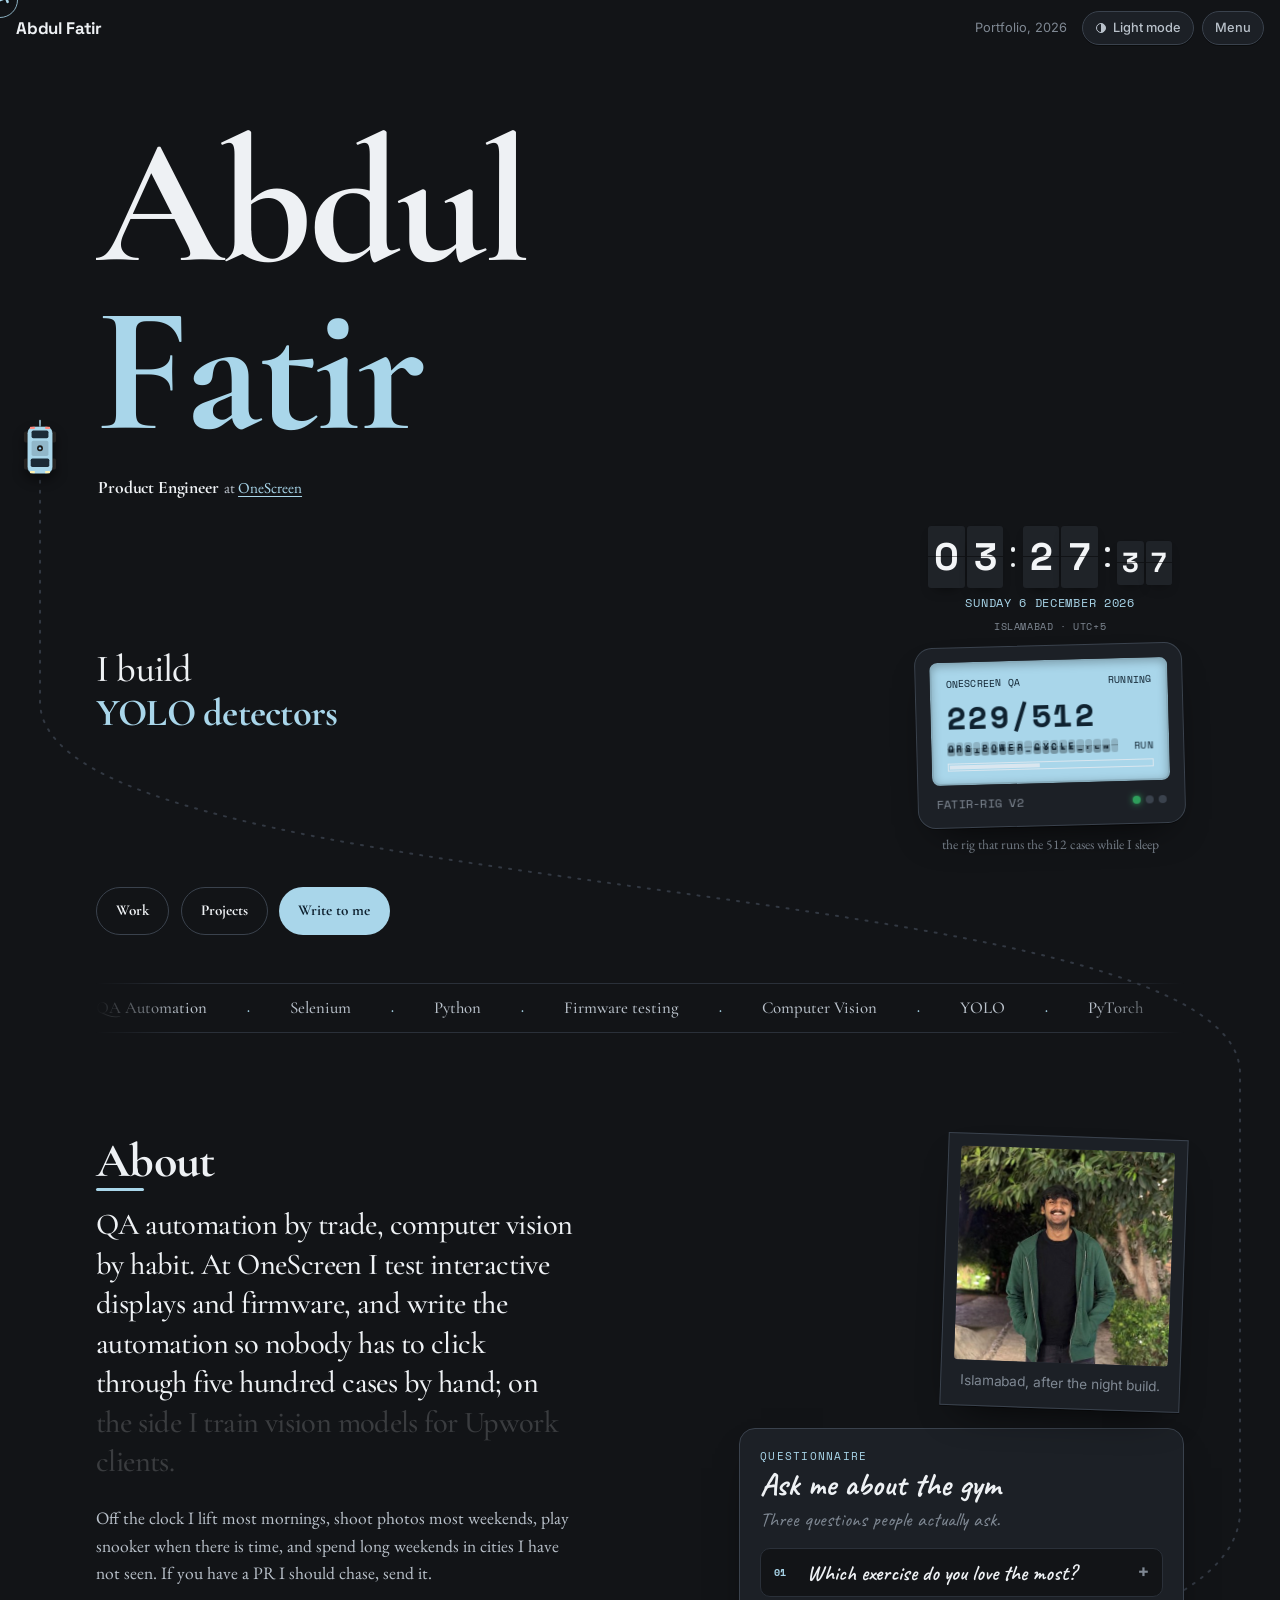
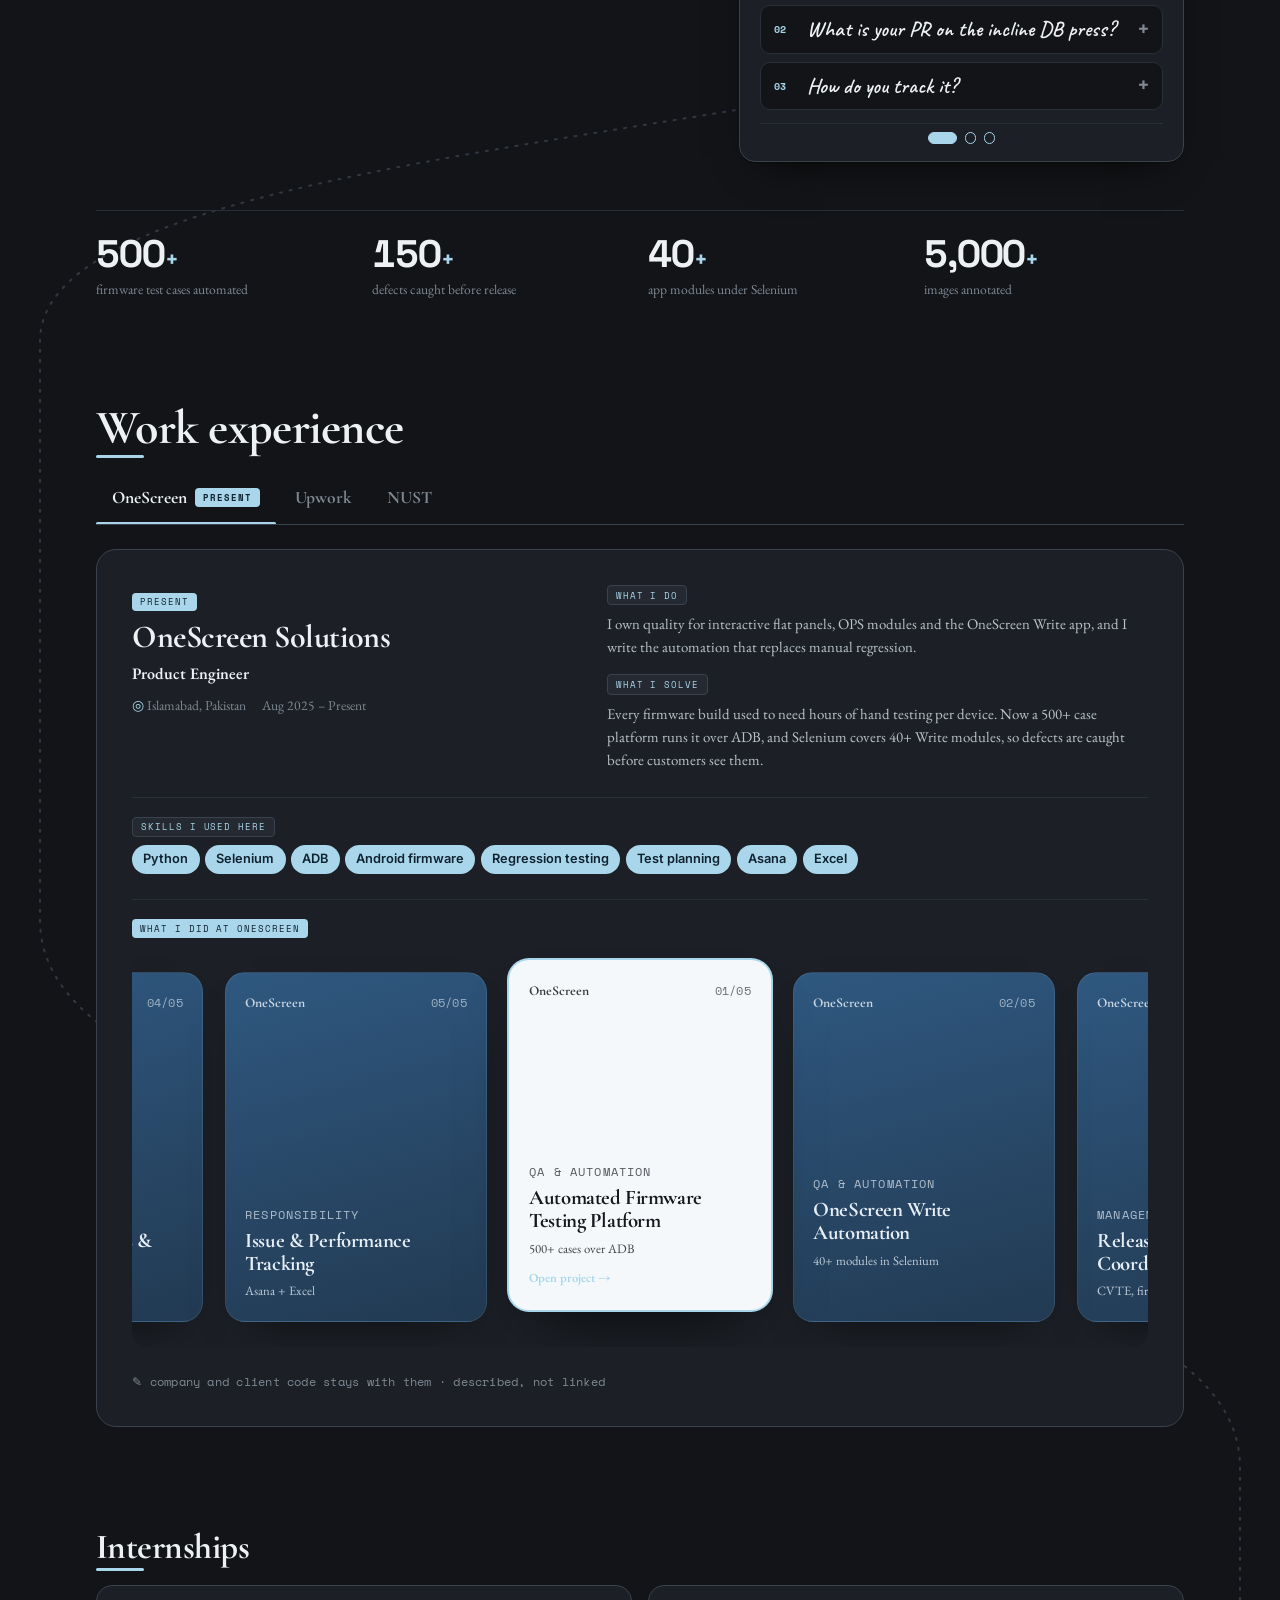
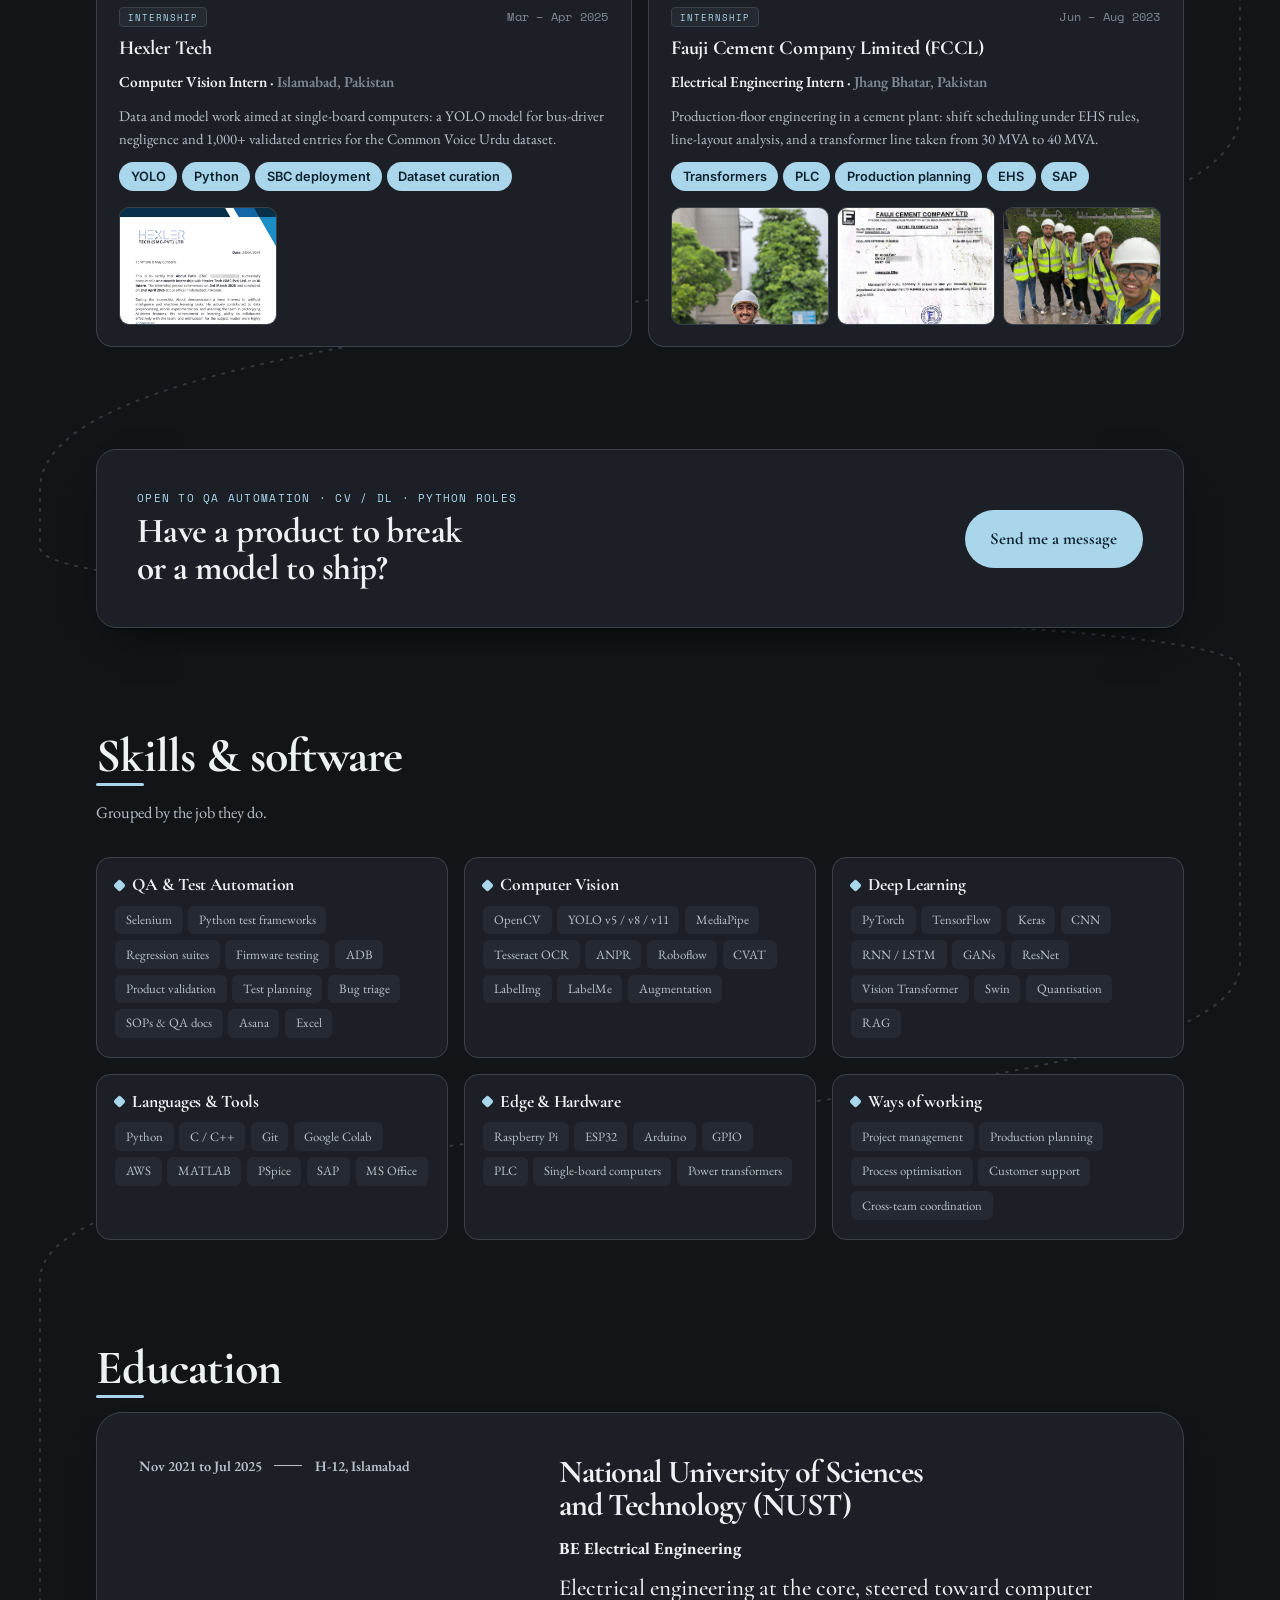
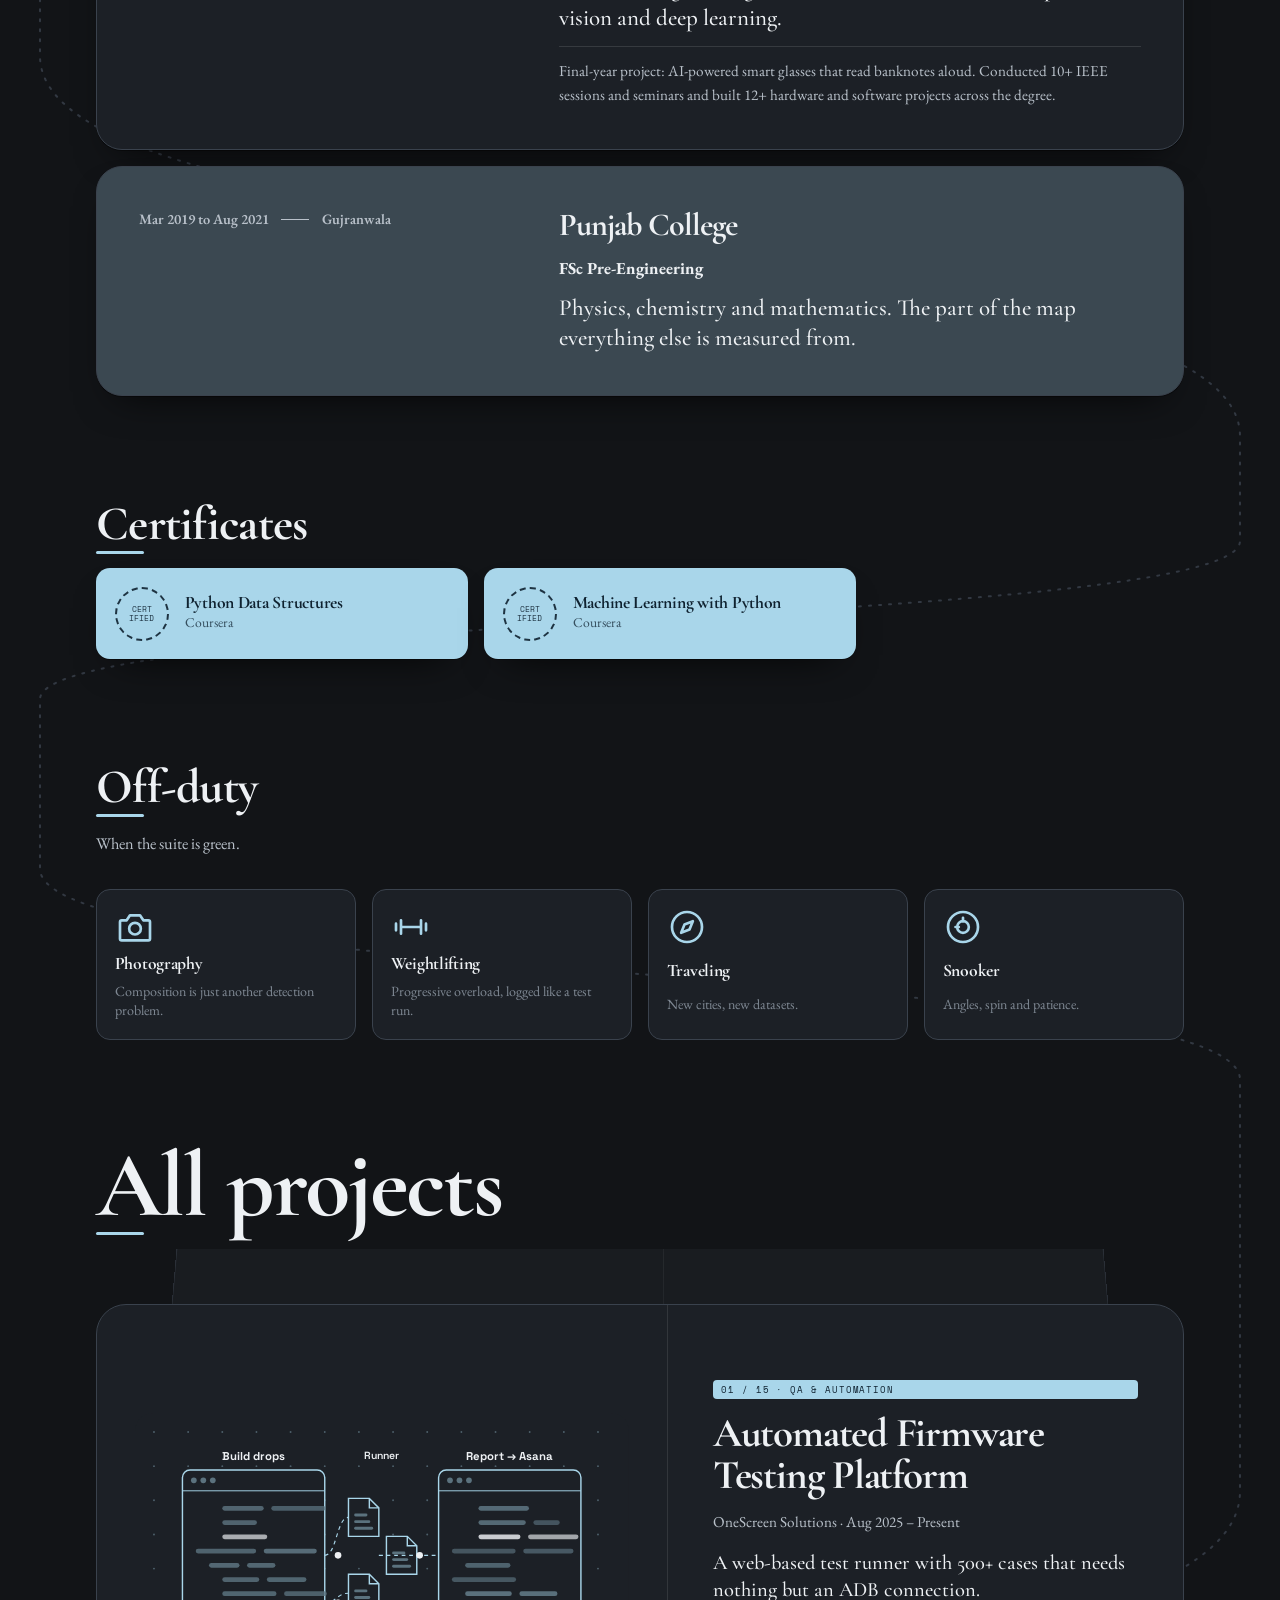
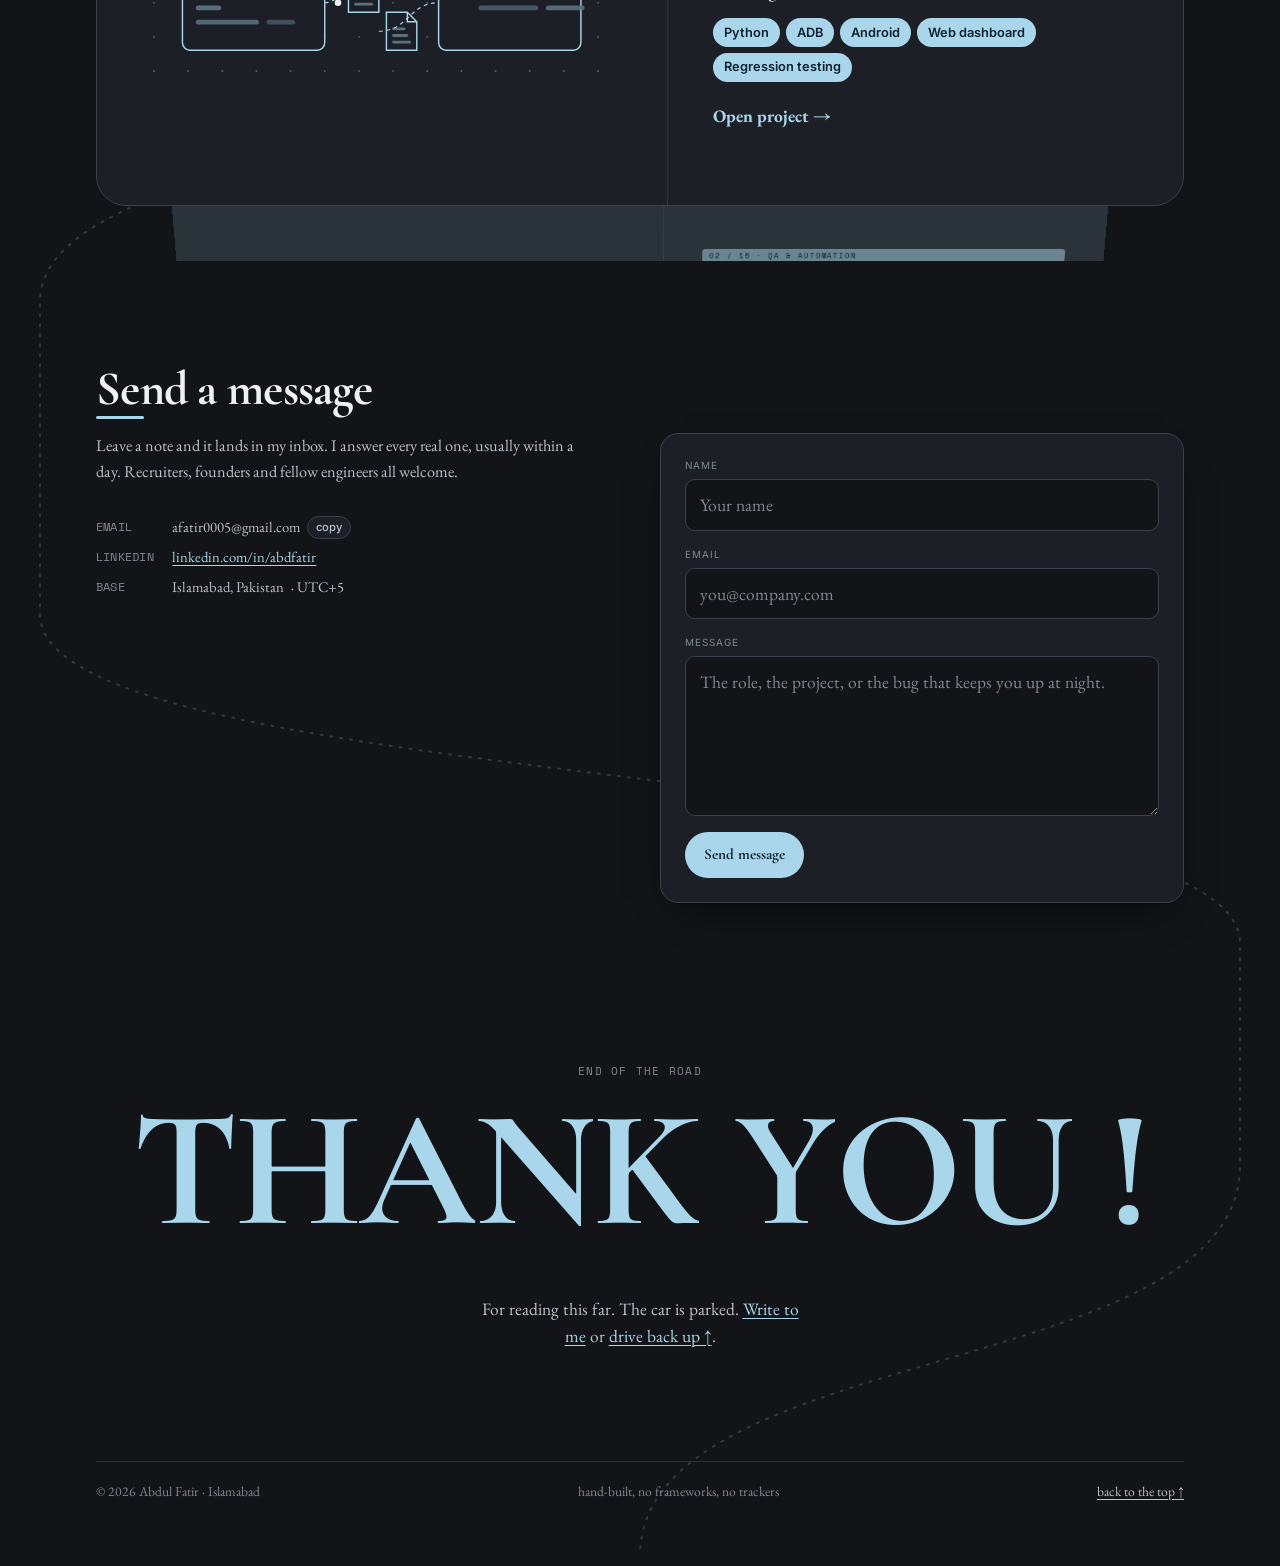
==== index.html @ 15992c82 "Portfolio site: first public version Static portfolio for GitHub Pages: hero with flip clock and tes" ====
<!DOCTYPE html>
<html lang="en" class="no-js">
<head>
  <meta charset="utf-8">
  <meta name="viewport" content="width=device-width, initial-scale=1, viewport-fit=cover">
  <title>Abdul Fatir · QA Automation & Computer Vision</title>
  <meta name="description" content="Abdul Fatir, Product Engineer (QA Automation) at OneScreen Solutions, Islamabad. Test automation platforms, Selenium, Python, YOLO and PyTorch. Work, projects and what I build.">
  <meta name="theme-color" content="#121417">
  <meta property="og:title" content="Abdul Fatir · QA Automation & Computer Vision">
  <meta property="og:description" content="I build test automation platforms, Selenium suites and vision models for the edge.">
  <meta property="og:type" content="website">
  <link rel="icon" href="data:image/svg+xml,%3Csvg xmlns='http://www.w3.org/2000/svg' viewBox='0 0 64 64'%3E%3Crect width='64' height='64' rx='14' fill='%23121417'/%3E%3Ctext x='32' y='43' font-family='Arial,sans-serif' font-weight='700' font-size='30' text-anchor='middle' fill='%23a9d6ea'%3EAF%3C/text%3E%3C/svg%3E">
  <link rel="preconnect" href="https://fonts.googleapis.com">
  <link rel="preconnect" href="https://fonts.gstatic.com" crossorigin>
  <link rel="stylesheet" href="https://fonts.googleapis.com/css2?family=Space+Grotesk:wght@500;700&family=Inter:wght@400;500;600;700&family=Space+Mono:wght@400;700&family=Caveat:wght@500;600;700&family=Cormorant+Garamond:ital,wght@0,500;0,600;0,700;1,500&family=EB+Garamond:ital,wght@0,400;0,500;0,600;1,400&display=swap">
  <link rel="stylesheet" href="css/style.css?v=29">
</head>
<body>
  <div class="lightbox" id="lightbox" hidden role="dialog" aria-modal="true" aria-label="Enlarged photo">
    <button class="lightbox__close" id="lightbox-close" type="button" aria-label="Close">&times;</button>
    <button class="lightbox__nav lightbox__nav--prev" id="lightbox-prev" type="button" aria-label="Previous photo">&larr;</button>
    <figure class="lightbox__fig"><img id="lightbox-img" alt=""><figcaption class="mono" id="lightbox-cap"></figcaption></figure>
    <button class="lightbox__nav lightbox__nav--next" id="lightbox-next" type="button" aria-label="Next photo">&rarr;</button>
  </div>
  <div class="loader" id="loader" aria-hidden="true">
    <div class="loader__name">Abdul Fatir</div>
    <div class="loader__count" id="loader-count">0</div>
    <div class="loader__line">Loading the cases the rig runs on.</div>
  </div>

  <div class="cursor" id="cursor" aria-hidden="true"><i class="cursor__dot"><svg viewBox="0 0 24 24"><path d="M3 10v4M6 8v8M18 8v8M21 10v4M6 12h12" fill="none" stroke="currentColor" stroke-width="2.4" stroke-linecap="round"/></svg></i><i class="cursor__ring"><span class="cursor__label" id="cursor-label">Drag</span></i></div>

  <a class="skip" href="#about">Skip to content</a>

  <header class="bar">
    <div class="bar__left"><a class="bar__name" href="#top">Abdul Fatir</a></div>
    <div class="bar__right">
      <span class="bar__meta">Portfolio, <span id="bar-year">2026</span></span>
      <button class="chip" id="mode-toggle" type="button" aria-pressed="false" title="Switch between dark and light">
        <svg viewBox="0 0 12 12" aria-hidden="true"><circle cx="6" cy="6" r="4.5" fill="none" stroke="currentColor"/><path d="M6 1.5v9A4.5 4.5 0 0 0 6 1.5z" fill="currentColor"/></svg>
        <span id="mode-label">Light mode</span>
      </button>
      <button class="chip" id="menu-toggle" type="button" aria-expanded="false" aria-controls="menu">Menu</button>
      <nav class="menu" id="menu" hidden>
        <a href="#about">About</a>
        <a href="#experience">Work experience</a>
        <a href="#internships">Internships</a>
        <a href="#toolbelt">Skills &amp; software</a>
        <a href="#education">Education</a>
        <a href="#certificates">Certificates</a>
        <a href="#offduty">Off-duty</a>
        <a href="#work">All projects</a>
        <a href="#contact">Send a message</a>
      </nav>
    </div>
  </header>

  <main class="page" id="top">
    <svg class="road" id="road" aria-hidden="true">
      <path class="road__ghost" id="road-ghost"></path>
      <path class="road__driven" id="road-driven"></path>
    </svg>
    <div class="car" id="car" aria-hidden="true">
      <svg viewBox="0 0 40 64">
        <path class="car__beam" d="M9 58 L2 88 H16 Z"/><path class="car__beam" d="M31 58 L24 88 H38 Z"/>
        <rect class="car__wheel" x="1" y="10" width="7" height="13" rx="2"/><rect class="car__wheel" x="32" y="10" width="7" height="13" rx="2"/>
        <rect class="car__wheel" x="1" y="42" width="7" height="13" rx="2"/><rect class="car__wheel" x="32" y="42" width="7" height="13" rx="2"/>
        <rect class="car__body" x="5" y="4" width="30" height="56" rx="8"/>
        <rect class="car__glass" x="10" y="9" width="20" height="9" rx="2"/><rect class="car__roof" x="10" y="21" width="20" height="18" rx="2"/>
        <rect class="car__glass" x="9" y="42" width="22" height="10" rx="2"/>
        <circle class="car__cam" cx="20" cy="30" r="3.5"/><circle class="car__lens" cx="20" cy="30" r="1.4"/>
        <rect class="car__head" x="8" y="57" width="6" height="2.5" rx="1"/><rect class="car__head" x="26" y="57" width="6" height="2.5" rx="1"/>
        <rect class="car__tail" x="8" y="4.5" width="6" height="2.5" rx="1"/><rect class="car__tail" x="26" y="4.5" width="6" height="2.5" rx="1"/>
      </svg>
    </div>

    <!-- 1 · name, date, role -->
    <section class="hero" id="hero">
      <div class="hero__namerow">
        <h1 class="name" id="name" aria-label="Abdul Fatir"><span class="name__word" data-split="Abdul"></span><span class="name__word name__last" data-split="Fatir"></span></h1>
        <p class="hero__role hero__piece" style="--d:.05s"><strong>Product Engineer</strong><span>at <a href="https://www.onescreensolutions.com" target="_blank" rel="noopener">OneScreen</a></span></p>
      </div>
      <div class="hero__row">
        <p class="hero__build hero__piece" style="--d:.18s">I build <span class="swap" id="swap"><span class="swap__item">test automation platforms</span></span></p>
        <div class="stage hero__piece" style="--d:.3s">
          <div class="flipclock" id="flipclock" role="img" aria-label="Current time in Islamabad">
            <div class="flipclock__tiles" id="flipclock-tiles"></div>
            <span class="flipclock__label mono"><span id="today">—</span></span>
            <span class="flipclock__label flipclock__label--sub mono">Islamabad · UTC+5</span>
          </div>
          <div class="device" role="img" aria-label="Pocket test console showing a firmware run">
            <div class="lcd mono">
              <div class="lcd__row"><span>ONESCREEN QA</span><span id="lcd-build">BUILD OK</span></div>
              <div class="lcd__big" id="lcd-count">000/512</div>
              <div class="lcd__row lcd__row--case"><span class="flaps flaps--lcd" id="lcd-case" aria-live="off"></span><span id="lcd-state">RUN</span></div>
              <div class="lcd__bar"><i id="lcd-fill"></i></div>
            </div>
            <div class="device__foot"><span class="device__brand mono">fatir-rig v2</span><span class="device__leds" aria-hidden="true"><i class="on"></i><i></i><i></i></span></div>
          </div>
          <p class="caption">the rig that runs the 512 cases while I sleep</p>
        </div>
      </div>
      <p class="hero__links hero__piece" style="--d:.42s">
        <a href="#experience" class="btn btn--ghost">Work</a>
        <a href="#work" class="btn btn--ghost">Projects</a>
        <a href="#contact" class="btn">Write to me</a>
        <a href="#" id="resume-link" class="btn btn--ghost" hidden download>Resume (PDF)</a>
      </p>
    </section>

    <div class="marquee" aria-hidden="true"><div class="marquee__track" id="marquee"></div></div>

    <!-- 2 · about + gym questionnaire -->
    <section class="section" id="about" aria-labelledby="about-title">
      <div class="about">
        <div class="about__text">
          <h2 class="section-title" id="about-title">About</h2>
          <p class="about__lead" id="about-lead"></p>
          <div class="about__paras" id="about-paras"></div>
        </div>
        <aside class="about__side">
          <figure class="polaroid">
            <div class="polaroid__img"><img id="avatar-img" alt="Abdul Fatir" hidden><span class="polaroid__mono" id="avatar-mono" aria-hidden="true">AF</span></div>
            <figcaption>Islamabad, after the night build.</figcaption>
          </figure>
          <div class="quiz" id="quiz">
            <div class="quiz__viewport" id="quiz-viewport">
              <div class="quiz__track" id="quiz-track"></div>
            </div>
            <div class="quiz__nav" id="quiz-nav">
              <div class="quiz__dots" id="quiz-dots" role="tablist" aria-label="Questionnaire pages"></div>
            </div>
          </div>
        </aside>
      </div>
      <ul class="odometer" id="stats" aria-label="Numbers so far"></ul>
    </section>

    <!-- 3 · work experience tabs: short text + a ring of cards, all in one box -->
    <section class="section" id="experience" aria-labelledby="exp-title">
      <h2 class="section-title" id="exp-title">Work experience</h2>
      <div class="tabs" role="tablist" aria-label="Places I have worked" id="tabs"><span class="tabs__ink" id="tabs-ink"></span></div>
      <div class="tabpanel" id="tabpanel"></div>
    </section>

    <!-- 4 · internships, smaller -->
    <section class="section" id="internships" aria-labelledby="int-title">
      <h2 class="section-title section-title--sm" id="int-title">Internships</h2>
      <div class="interns" id="interns"></div>
    </section>

    <section class="cta reveal" id="cta">
      <div>
        <p class="eyebrow mono">open to QA automation · CV / DL · Python roles</p>
        <h2>Have a product to break or a model to ship?</h2>
      </div>
      <a href="#contact" class="btn btn--lg">Send me a message</a>
    </section>

    <!-- toolbelt -->
    <section class="section" id="toolbelt" aria-labelledby="toolbelt-title">
      <h2 class="section-title" id="toolbelt-title">Skills &amp; software</h2>
      <p class="lede-sm">Grouped by the job they do.</p>
      <div class="shelves" id="shelves"></div>
    </section>

    <!-- education -->
    <section class="section" id="education" aria-labelledby="edu-title">
      <h2 class="section-title" id="edu-title">Education</h2>
      <div class="edu" id="edu"></div>
    </section>

    <!-- certificates -->
    <section class="section" id="certificates" aria-labelledby="cert-title">
      <h2 class="section-title" id="cert-title">Certificates</h2>
      <div class="certs" id="certs"></div>
    </section>

    <!-- hobbies -->
    <section class="section" id="offduty" aria-labelledby="offduty-title">
      <h2 class="section-title" id="offduty-title">Off-duty</h2>
      <p class="lede-sm">When the suite is green.</p>
      <div class="hobbies" id="hobbies"></div>
    </section>

    <!-- all projects: big stacked cards, each settles under the next as you scroll -->
    <section class="section" id="work" aria-labelledby="work-title">
      <h2 class="section-title section-title--xl" id="work-title">All projects</h2>
      <div class="stack" id="stack" data-drag="Drag" tabindex="0" aria-label="Project cards"></div>
    </section>

    <!-- contact -->
    <section class="section" id="contact" aria-labelledby="contact-title">
      <h2 class="section-title" id="contact-title">Send a message</h2>
      <div class="contact">
        <div class="contact__intro">
          <p class="lede-sm">Leave a note and it lands in my inbox. I answer every real one, usually within a day. Recruiters, founders and fellow engineers all welcome.</p>
          <ul class="contact__lines">
            <li><span class="k mono">email</span> <span id="contact-email">afatir0005@gmail.com</span> <button class="chip chip--xs" id="copy-email" type="button">copy</button></li>
            <li><span class="k mono">linkedin</span> <a id="contact-linkedin" href="https://linkedin.com/in/abdfatir" target="_blank" rel="noopener">linkedin.com/in/abdfatir</a></li>
            <li><span class="k mono">base</span> <span id="contact-location">Islamabad, Pakistan</span> · UTC+5</li>
          </ul>
        </div>
        <form class="form" id="contact-form" novalidate>
          <div class="field"><label for="f-name" class="mono">Name</label><input id="f-name" name="name" type="text" autocomplete="name" required placeholder="Your name"></div>
          <div class="field"><label for="f-email" class="mono">Email</label><input id="f-email" name="email" type="email" autocomplete="email" required placeholder="you@company.com"></div>
          <div class="field"><label for="f-message" class="mono">Message</label><textarea id="f-message" name="message" rows="5" required placeholder="The role, the project, or the bug that keeps you up at night."></textarea></div>
          <input type="text" name="_gotcha" id="f-gotcha" tabindex="-1" autocomplete="off" class="hp" aria-hidden="true">
          <div class="form__foot">
            <button type="submit" class="btn" id="f-submit"><span class="btn__label">Send message</span><span class="btn__spin" aria-hidden="true"></span></button>
            <p class="status" id="form-status" role="status" aria-live="polite"></p>
          </div>
        </form>
      </div>
    </section>

    <section class="thanks" id="thanks" aria-label="Thank you">
      <p class="mono eyebrow">end of the road</p>
      <h2 class="thanks__title"><span data-split="THANK YOU !"></span></h2>
      <p class="thanks__line">For reading this far. The car is parked. <a href="#contact">Write to me</a> or <a href="#top">drive back up ↑</a>.</p>
    </section>

    <footer class="foot">
      <span>© <span id="year"></span> Abdul Fatir · Islamabad</span>
      <span>hand-built, no frameworks, no trackers</span>
      <a href="#top">back to the top ↑</a>
    </footer>
  </main>

  <script src="js/config.js?v=29"></script>
  <script src="js/data.js?v=29"></script>
  <script src="js/shared.js?v=29"></script>
  <script src="js/main.js?v=29"></script>
</body>
</html>
---- css/style.css ----
/* ──────────────────────────────────────────────────────────────
   Abdul Fatir · portfolio
   Layout: one column. Name + date + role, About with a questionnaire,
   Work experience tabs (each with a 3D drag deck of cards), a message
   CTA, a "Selected work" slider with an index, toolbelt, certificates,
   off-duty, contact. A zig-zag road runs through the page and a small
   car drives it as you scroll.
   Palette: graphite + ice blue by default, white + navy in light mode;
   cream line-art cards for the illustrations.
   ────────────────────────────────────────────────────────────── */
:root {
  color-scheme: dark;
  --bg:      #121417;
  --bg-2:    #181b20;
  --card:    #1c2026;
  --card-2:  #242932;
  --ink:     #eef1f4;
  --ink-2:   #b9c1ca;
  --mute:    #7f8893;
  --rule:    #2a3039;
  --rule-2:  #3a424d;
  --accent:  #a9d6ea;
  --accent-ink: #0f2230;
  --accent-soft: rgba(169, 214, 234, .14);
  --deck-side:   #223a52;
  --deck-side-2: #2f5880;
  --deck-center: #f4f8fb;
  --deck-ink:    #15171b;
  --lcd: #0e1013; --lcd-ink: #d9e6ef;
  --graphite: #1f232a; --on-graphite: #eef1f4;
  --art-bg: var(--card); --art-soft: var(--card-2); --art-ink: var(--accent); --art-line: color-mix(in srgb, var(--accent) 45%, var(--card)); --art-dark: var(--ink);
  --shadow: 0 1px 0 rgba(0,0,0,.4), 0 18px 40px -22px rgba(0,0,0,.9);
  --c-qa: #6cc0ff; --c-cv: #ffb067; --c-dl: #c9a9ff; --c-eng: #7fd79a;
  /* page type: a Roman serif pair. Widgets (clock, rig, questionnaire, chips, buttons) keep the sans below. */
  --f-display: "Cormorant Garamond", "Times New Roman", Georgia, serif;
  --f-body: "EB Garamond", "Times New Roman", Georgia, serif;
  --f-sans: "Space Grotesk", "Segoe UI", system-ui, sans-serif;
  --f-ui: "Inter", "Segoe UI", system-ui, sans-serif;
  --f-mono: "Space Mono", "Cascadia Code", Consolas, monospace;
  --f-hand: "Caveat", "Segoe Script", "Bradley Hand", cursive;
  --body-size: 17.5px; --head-weight: 700; --head-track: -.015em;
  --col: 1120px;
  --ease: cubic-bezier(.22, 1, .36, 1);
  --ease-io: cubic-bezier(.65, 0, .35, 1);
}
:root[data-mode="light"] {
  color-scheme: light;
  --bg: #f5f6f8; --bg-2: #eceef2; --card: #ffffff; --card-2: #f0f2f5;
  --ink: #15171b; --ink-2: #3f454d; --mute: #737b85;
  --rule: #dde1e7; --rule-2: #c7cdd5;
  --accent: #1c4f7a; --accent-ink: #ffffff; --accent-soft: rgba(28, 79, 122, .1);
  --deck-side: #2b4b6b; --deck-side-2: #3f6f9c; --deck-center: #ffffff; --deck-ink: #15171b;
  --lcd: #1f232a; --lcd-ink: #e6edf3;
  --shadow: 0 1px 0 rgba(21,23,27,.05), 0 16px 36px -22px rgba(21,23,27,.35);
  --c-qa: #1f6fb2; --c-cv: #c9641e; --c-dl: #6a4fb3; --c-eng: #2e7d4f;
}

*, *::before, *::after { box-sizing: border-box; }
:root[data-font="playfair"] { --f-display: "Playfair Display", Georgia, serif; --f-body: "Source Serif 4", Georgia, serif; --body-size: 16.5px; --head-weight: 600; --head-track: -.02em; }
:root[data-font="caslon"]   { --f-display: "Libre Caslon Display", Georgia, serif; --f-body: "Libre Caslon Text", Georgia, serif; --body-size: 16px; --head-weight: 400; --head-track: -.01em; }
:root[data-font="fraunces"] { --f-display: "Fraunces", Georgia, serif; --f-body: "Newsreader", Georgia, serif; --body-size: 17px; --head-weight: 600; --head-track: -.02em; }
:root[data-font="sans"]     { --f-display: "Space Grotesk", "Segoe UI", system-ui, sans-serif; --f-body: "Inter", "Segoe UI", system-ui, sans-serif; --body-size: 16px; --head-weight: 700; --head-track: -.02em; }
html { scroll-behavior: smooth; scroll-padding-top: 80px; }
.btn, .chip, .tag, .tab, .skillset li, .bar, .polaroid figcaption, .device, .flipclock, .quiz, input, textarea, button, select, .field label { font-family: var(--f-ui); }
.quiz__head h3, .quiz__head .muted, .quiz__q, .quiz__a { font-family: var(--f-hand); }
.tab { font-family: var(--f-sans); }
body {
  margin: 0; background: var(--bg); color: var(--ink);
  font-family: var(--f-body); font-size: var(--body-size); line-height: 1.55;
  overflow-x: hidden; -webkit-font-smoothing: antialiased;
  transition: background .4s, color .4s;
  background-image: radial-gradient(900px 500px at 80% -10%, var(--accent-soft), transparent 60%);
}
img, svg { max-width: 100%; display: block; }
a { color: var(--accent); text-decoration: underline; text-decoration-thickness: 1px; text-underline-offset: 3px; }
a:hover { text-decoration-thickness: 2px; }
h1, h2, h3 { margin: 0; font-family: var(--f-display); font-weight: var(--head-weight); line-height: 1.05; letter-spacing: var(--head-track); text-wrap: balance; }
p { margin: 0; }
ul, ol { margin: 0; padding: 0; list-style: none; }
button { font: inherit; color: inherit; background: none; border: 0; cursor: pointer; }
:focus-visible { outline: 2px solid var(--accent); outline-offset: 3px; }
[hidden] { display: none !important; }
.mono { font-family: var(--f-mono); font-size: .72rem; letter-spacing: .02em; }
.eyebrow { text-transform: uppercase; letter-spacing: .12em; font-size: .66rem; color: var(--mute); }
.muted { color: var(--mute); }
.skip { position: absolute; left: -9999px; top: 8px; background: var(--ink); color: var(--bg); padding: .5rem .8rem; z-index: 100; }
.skip:focus { left: 8px; }

/* ───────── preloader ───────── */
.loader { position: fixed; inset: 0; z-index: 90; background: var(--bg); color: var(--ink); display: grid; align-content: end; padding: 0 max(24px, 4vw) 6vh; gap: .4rem; transition: transform .9s var(--ease-io); }
.loader.is-done { transform: translateY(-100%); }
.loader__name { font-family: var(--f-sans); font-weight: 700; font-size: 1.1rem; color: var(--accent); }
.loader__count { font-family: var(--f-sans); font-weight: 700; font-size: clamp(6rem, 22vw, 16rem); line-height: .85; letter-spacing: -.05em; font-variant-numeric: tabular-nums; }
.loader__line { font-family: var(--f-mono); font-size: .75rem; color: var(--mute); }
body.is-loading { overflow: hidden; }
.no-js .loader { display: none; }

/* ───────── page wipe ───────── */
.wipe { position: fixed; inset: 0; z-index: 85; background: var(--accent); transform: scaleY(1); transform-origin: top; pointer-events: none; }
.wipe.is-out { transform: scaleY(0); transform-origin: bottom; transition: transform .7s var(--ease-io); }
.wipe.is-in { transform: scaleY(1); transform-origin: top; transition: transform .45s var(--ease-io); }
.wipe--home { transform: scaleY(0); transform-origin: top; }
.wipe--home.is-in { transform: scaleY(1); }
.no-js .wipe { display: none; }

/* ───────── custom cursor ───────── */
.cursor { display: none; }
@media (pointer: fine) {
  .cursor { display: block; position: fixed; left: 0; top: 0; z-index: 95; pointer-events: none; }
  body, a, button, [role="tab"], .ring, .quiz__q { cursor: none; }
  .cursor__dot { position: absolute; width: 26px; height: 26px; margin: -13px; color: var(--accent); filter: drop-shadow(0 1px 2px rgba(0,0,0,.35)); }
  .cursor__dot svg { width: 100%; height: 100%; transform: rotate(-20deg); }
  .cursor.is-down .cursor__dot svg { transform: rotate(-20deg) scale(.85); }
  .cursor__ring { position: absolute; width: 36px; height: 36px; margin: -18px; border-radius: 50%; border: 1px solid var(--accent); opacity: .8; display: grid; place-items: center; transition: transform .3s var(--ease), opacity .25s, background .3s, border-color .3s; }
  .cursor__label { font-family: var(--f-sans); font-weight: 700; font-size: 5px; color: var(--accent-ink); opacity: 0; transition: opacity .2s; }
  .cursor.is-link .cursor__ring { transform: scale(1.5); background: var(--accent-soft); opacity: 1; }
  .cursor.is-drag .cursor__ring { transform: scale(3.2); background: var(--accent); border-color: var(--accent); opacity: .95; }
  .cursor.is-drag .cursor__label { opacity: 1; }
  .cursor.is-down .cursor__ring { transform: scale(.85); }
  .cursor.is-drag.is-down .cursor__ring { transform: scale(2.8); }
}

/* ───────── top bar ───────── */
.bar { position: fixed; top: 0; left: 0; right: 0; z-index: 30; display: flex; justify-content: space-between; align-items: center; gap: 1rem; padding: .7rem max(16px, env(safe-area-inset-right, 0px)) .7rem max(16px, env(safe-area-inset-left, 0px)); pointer-events: none; }
.bar__left, .bar__right { display: flex; align-items: center; gap: .5rem; pointer-events: auto; position: relative; }
.bar__name { font-family: var(--f-sans); font-weight: 700; font-size: 1.05rem; color: var(--ink); text-decoration: none; letter-spacing: -.01em; }
.bar__meta { font-size: .8rem; color: var(--mute); margin-right: .4rem; }
.chip { display: inline-flex; align-items: center; gap: .4rem; text-decoration: none; font-size: .8rem; font-weight: 500; padding: .38rem .75rem; border-radius: 999px; background: var(--card); border: 1px solid var(--rule-2); color: var(--ink-2); box-shadow: var(--shadow); transition: transform .2s var(--ease), border-color .2s; }
.chip:hover { transform: translateY(-1px); border-color: var(--accent); text-decoration: none; }
.chip--xs { padding: .1rem .5rem; font-size: .7rem; box-shadow: none; }
.chip svg { width: 12px; height: 12px; }
.menu { position: absolute; right: 0; top: calc(100% + .5rem); min-width: 200px; background: var(--card); border: 1px solid var(--rule-2); border-radius: 12px; box-shadow: var(--shadow); padding: .4rem; display: grid; }
.menu a { padding: .5rem .8rem; border-radius: 8px; color: var(--ink); text-decoration: none; font-size: .95rem; }
.menu a:hover { background: var(--card-2); }
@media (max-width: 600px) { .bar__meta { display: none; } }

/* ───────── page column + road ───────── */
.page { position: relative; z-index: 0; max-width: var(--col); margin-inline: auto; padding-left: max(16px, env(safe-area-inset-left, 0px)); padding-right: max(16px, env(safe-area-inset-right, 0px)); padding-block: 0 4rem; }
.road { position: absolute; inset: 0; width: 100%; height: 100%; z-index: 0; pointer-events: none; overflow: visible; }
.road__ghost { fill: none; stroke: var(--rule-2); stroke-width: 2; stroke-dasharray: 2 8; stroke-linecap: round; opacity: .8; }
.road__driven { fill: none; stroke: var(--accent); stroke-width: 2; stroke-linecap: round; stroke-linejoin: round; opacity: .7; }
.car { position: absolute; left: 0; top: 0; width: 34px; height: 54px; margin: -27px 0 0 -17px; z-index: 0; pointer-events: none; will-change: transform; }
.car svg { width: 100%; height: 100%; overflow: visible; filter: drop-shadow(0 6px 6px rgba(0,0,0,.45)); }
.car__body { fill: var(--accent); stroke: rgba(0,0,0,.4); stroke-width: 1; }
.car__wheel { fill: #262321; }
.car__glass { fill: #1b2a36; }
:root[data-mode="light"] .car__glass { fill: #cfe6f3; }
.car__roof { fill: rgba(0,0,0,.14); }
.car__cam { fill: #1b1a17; }
.car__lens { fill: #9fd8ff; }
.car__head { fill: #fff2b0; }
.car__tail { fill: #ff8a80; }
.car__beam { fill: rgba(255, 236, 170, .5); opacity: 0; transition: opacity .3s; }
.car.is-moving .car__beam { opacity: .8; }
.car.is-moving .car__wheel { animation: tyre .16s linear infinite; }
@keyframes tyre { 50% { fill: #3b3734; } }
.section, .hero, .marquee, .cta, .foot, .thanks { position: relative; z-index: 1; }

.section { padding-block: clamp(3.5rem, 8vw, 6.5rem) 0; }
.section-title { font-size: clamp(2rem, 4.2vw, 3rem); margin-bottom: 1.2rem; position: relative; display: inline-block; }
.section-title--xl { font-size: clamp(2.8rem, 7.5vw, 5.8rem); letter-spacing: -.02em; line-height: .95; }
.section-title::after { content: ""; position: absolute; left: 0; width: 48px; bottom: -.3rem; height: 3px; background: var(--accent); border-radius: 2px; transform: scaleX(0); transform-origin: left; transition: transform .8s var(--ease); }
.section-title.in::after, .no-js .section-title::after { transform: scaleX(1); }
.lede-sm { color: var(--ink-2); max-width: 60ch; font-size: 1.02rem; margin-bottom: 2rem; }

/* ───────── buttons ───────── */
.btn { display: inline-flex; align-items: center; gap: .5rem; padding: .7rem 1.2rem; border-radius: 999px; background: var(--accent); color: var(--accent-ink); font-family: var(--f-display); font-weight: 700; font-size: .95rem; text-decoration: none; transition: transform .2s var(--ease), box-shadow .2s, background .2s; }
.btn:hover { transform: translateY(-2px); box-shadow: 0 10px 24px -12px var(--accent); text-decoration: none; }
.btn--ghost { background: transparent; color: var(--ink); border: 1px solid var(--rule-2); }
.btn--ghost:hover { border-color: var(--accent); box-shadow: none; }
.btn--lg { padding: 1rem 1.6rem; font-size: 1.05rem; }
.btn__spin { width: 13px; height: 13px; border-radius: 50%; border: 2px solid rgba(0,0,0,.25); border-top-color: var(--accent-ink); display: none; animation: spin .8s linear infinite; }
.btn.is-busy .btn__spin { display: inline-block; }
.btn.is-busy { pointer-events: none; opacity: .85; }
@keyframes spin { to { transform: rotate(360deg); } }

/* ───────── hero ───────── */
.hero__piece { opacity: 0; transform: translateY(18px); transition: opacity .8s var(--ease) var(--d, 0s), transform .8s var(--ease) var(--d, 0s); }
.hero.in .hero__piece, .no-js .hero__piece { opacity: 1; transform: none; }
.hero { min-height: 82vh; padding-top: clamp(6rem, 14vh, 9rem); display: grid; align-content: center; gap: 1.2rem; }
.hero__intro { display: flex; flex-wrap: wrap; align-items: center; gap: .5rem .7rem; color: var(--ink-2); font-size: .95rem; }
.hero__intro .mono { color: var(--accent); }
.hero__sep { color: var(--mute); }
.hero__intro a { color: var(--ink); }
.hero__namerow { display: grid; justify-items: start; gap: .9rem; }
.hero__role { display: flex; align-items: baseline; gap: .35rem; margin-left: .15em; font-size: .95rem; line-height: 1.25; color: var(--ink-2); }
.hero__role strong { color: var(--ink); font-family: var(--f-display); font-size: 1.1rem; letter-spacing: -.01em; }
.hero__role a { color: var(--accent); }
.name { font-size: clamp(4.4rem, 14vw, 12rem); line-height: .86; letter-spacing: -.02em; display: grid; }
.name__word { display: flex; overflow: hidden; padding-bottom: .08em; }
.name__last { color: var(--accent); }
.name__ch { display: inline-block; transform: translateY(110%); transition: transform .9s var(--ease); white-space: pre; }
.name.in .name__ch, .no-js .name__ch { transform: none; }
.hero__row { display: grid; grid-template-columns: 1.1fr .9fr; gap: 2rem; align-items: center; margin-top: .5rem; }
.hero__build { font-family: var(--f-display); font-weight: 500; font-size: clamp(1.5rem, 3.2vw, 2.4rem); line-height: 1.15; letter-spacing: -.02em; }
.swap { display: block; overflow: hidden; height: 1.15em; color: var(--accent); font-weight: 700; }
.swap__item { display: block; transition: transform .45s var(--ease), opacity .35s; white-space: nowrap; }
.swap__item.is-out { transform: translateY(-110%); opacity: 0; }
.swap__item.is-in { transform: translateY(110%); opacity: 0; transition: none; }
.hero__links { display: flex; flex-wrap: wrap; gap: .7rem; margin-top: .8rem; }
.stage { justify-self: end; display: grid; gap: .5rem; justify-items: center; }
.device { width: min(320px, 100%); background: var(--card); border: 1px solid var(--rule-2); border-radius: 18px; padding: 14px; transform: rotate(-1.5deg); transition: transform .5s var(--ease); box-shadow: var(--shadow); }
.device:hover { transform: rotate(0) translateY(-2px); }
.lcd { background: var(--accent); color: var(--accent-ink); border-radius: 8px; padding: 12px 14px; border: 2px solid rgba(0,0,0,.2); box-shadow: inset 0 2px 8px rgba(0,0,0,.25); display: grid; gap: 6px; font-size: .62rem; text-transform: uppercase; }
.lcd__bar i { background: var(--accent-ink); }
.lcd__bar { border-color: var(--accent-ink); }
.device__leds i.on { background: var(--accent); box-shadow: 0 0 6px var(--accent); }
.lcd__row { display: flex; justify-content: space-between; gap: 1rem; white-space: nowrap; overflow: hidden; }
.lcd__row span:first-child { overflow: hidden; text-overflow: ellipsis; }
.lcd__big { font-size: 2rem; font-weight: 700; line-height: 1; letter-spacing: .04em; margin: .2rem 0; font-variant-numeric: tabular-nums; }
.lcd__bar { height: 8px; border: 1px solid var(--lcd-ink); padding: 1px; }
.lcd__bar i { display: block; height: 100%; width: 0; background: var(--lcd-ink); transition: width .3s linear; }
.device__foot { display: flex; justify-content: space-between; align-items: center; padding: 10px 4px 0; }
.device__brand { color: var(--mute); text-transform: uppercase; }
.device__leds { display: flex; gap: 5px; }
.device__leds i { width: 8px; height: 8px; border-radius: 50%; background: var(--rule-2); }
.device__leds i.on { background: #2e9e5b; box-shadow: 0 0 6px #2e9e5b; }
.caption { color: var(--mute); font-size: .85rem; }

/* split-flap tiles: a leaf folds down from the top half to reveal the next character */
.flaps { display: inline-flex; gap: 2px; --fh: 1.6em; --fw: .95em; --fbg: #1f2328; --ffg: #f3f5f7; --fline: rgba(0,0,0,.45); }
.flap { position: relative; width: var(--fw); height: var(--fh); perspective: 220px; font-weight: 700; }
.flap__half, .flap__leaf { position: absolute; left: 0; width: 100%; height: 50%; overflow: hidden; background: var(--fbg); color: var(--ffg); backface-visibility: hidden; }
.flap__half span, .flap__leaf span { position: absolute; left: 0; width: 100%; height: var(--fh); line-height: var(--fh); text-align: center; }
.flap__top, .flap__leaf--front { top: 0; border-radius: 3px 3px 0 0; }
.flap__top span, .flap__leaf--front span { top: 0; }
.flap__bottom, .flap__leaf--back { bottom: 0; border-radius: 0 0 3px 3px; }
.flap__bottom span, .flap__leaf--back span { bottom: 0; }
.flap__top::after { content: ""; position: absolute; left: 0; right: 0; bottom: 0; height: 1px; background: var(--fline); }
.flap__leaf { transform-origin: 50% 100%; transform: rotateX(0); animation: flapdown .5s var(--ease-io) forwards; z-index: 2; }
.flap__leaf--back { transform-origin: 50% 0%; transform: rotateX(90deg); animation: flapup .5s var(--ease-io) forwards; top: 50%; }
@keyframes flapdown { to { transform: rotateX(-90deg); } }
@keyframes flapup { to { transform: rotateX(0); } }
.flaps--lcd { --fh: 1.5em; --fw: .82em; --fbg: rgba(0,0,0,.16); --ffg: var(--accent-ink); --fline: rgba(0,0,0,.25); gap: 1px; font-size: .58rem; letter-spacing: 0; }
.flaps--lcd .flap { font-weight: 700; }
.lcd__row--case { align-items: center; }
.flipclock { display: grid; gap: .4rem; justify-items: center; margin-bottom: .2rem; }
.flipclock__tiles { display: inline-flex; align-items: center; gap: .25rem; font-family: var(--f-sans); font-size: clamp(1.7rem, 3.4vw, 2.4rem); --fh: 1.35em; --fw: .82em; --fbg: var(--accent); --ffg: var(--accent-ink); --fline: rgba(0,0,0,.25); }
.flipclock__tiles .flap { box-shadow: 0 6px 14px -8px rgba(0,0,0,.8); border-radius: 4px; }
.flipclock__tiles .flaps--sec { font-size: .72em; align-self: end; margin-bottom: .1em; }
.flipclock__colon { width: .3em; display: grid; gap: .28em; justify-items: center; }
.flipclock__colon i { width: .12em; height: .12em; border-radius: 50%; background: var(--ink); animation: blink 1s steps(1) infinite; }
@keyframes blink { 50% { opacity: .25; } }
.flipclock__label { color: var(--accent); text-transform: uppercase; font-size: .72rem; letter-spacing: .06em; }
.flipclock__label--sub { color: var(--mute); font-size: .62rem; }
@media (max-width: 820px) { .hero { min-height: 0; padding-top: 5.5rem; } .hero__row { grid-template-columns: 1fr; } .stage { justify-self: start; } }

/* ───────── marquee ───────── */
.marquee { margin-top: 3rem; border-top: 1px solid var(--rule); border-bottom: 1px solid var(--rule); overflow: hidden; padding: .7rem 0; mask-image: linear-gradient(90deg, transparent, #000 8%, #000 92%, transparent); -webkit-mask-image: linear-gradient(90deg, transparent, #000 8%, #000 92%, transparent); }
.marquee__track { display: flex; gap: 2.5rem; width: max-content; animation: marquee 40s linear infinite; }
.marquee__track span { font-family: var(--f-display); font-weight: 500; font-size: 1.05rem; color: var(--ink-2); white-space: nowrap; }
.marquee__track span::after { content: "◆"; margin-left: 2.5rem; color: var(--accent); font-size: .6rem; vertical-align: middle; }
@keyframes marquee { to { transform: translateX(-50%); } }

/* ───────── about ───────── */
.about { display: grid; grid-template-columns: 1.15fr .85fr; gap: 2.5rem; align-items: start; }
.about__text .section-title { margin-bottom: 1.2rem; }
.about__lead { font-family: var(--f-display); font-weight: 500; font-size: clamp(1.4rem, 2.5vw, 1.9rem); line-height: 1.3; letter-spacing: -.02em; max-width: 32ch; }
.about__lead .w { display: inline-block; opacity: .18; transition: opacity .25s linear; }
.about__lead .w.on { opacity: 1; }
.about__paras { display: grid; gap: 1rem; margin-top: 1.4rem; color: var(--ink-2); max-width: 60ch; }
.about__side { display: grid; gap: 1.2rem; justify-items: end; }
.polaroid { margin: 0; width: min(240px, 100%); background: var(--card); padding: 12px 12px 14px; transform: rotate(2deg); border: 1px solid var(--rule-2); box-shadow: var(--shadow); transition: transform .5s var(--ease); }
.polaroid:hover { transform: rotate(0) scale(1.02); }
.polaroid__img { aspect-ratio: 1; background: linear-gradient(135deg, var(--card-2), var(--rule)); display: grid; place-items: center; position: relative; overflow: hidden; border-radius: 4px; }
.polaroid__img img { width: 100%; height: 100%; object-fit: cover; object-position: 50% 28%; position: absolute; inset: 0; }
.polaroid__mono { font-family: var(--f-sans); font-weight: 700; font-size: 3.5rem; color: var(--accent); }
.polaroid figcaption { margin-top: .6rem; font-size: .85rem; color: var(--mute); text-align: center; }
.quiz { width: 100%; background: var(--card); border: 1px solid var(--rule-2); border-radius: 16px; padding: 1.2rem 1.25rem 1.1rem; display: grid; gap: .8rem; box-shadow: var(--shadow); }
.quiz__head { display: grid; gap: .2rem; }
.quiz__head .eyebrow { color: var(--accent); }
.quiz__head h3 { font-family: var(--f-hand); font-weight: 700; font-size: 2rem; letter-spacing: 0; }
.quiz__head .muted { font-family: var(--f-hand); font-size: 1.25rem; }
.quiz__list { display: grid; gap: .5rem; counter-reset: q; }
.quiz__item { border: 1px solid var(--rule); border-radius: 10px; background: var(--bg); overflow: hidden; }
.quiz__q { width: 100%; text-align: left; display: grid; grid-template-columns: 1.6rem 1fr auto; gap: .5rem; align-items: center; padding: .65rem .8rem; font-family: var(--f-hand); font-weight: 600; font-size: 1.35rem; line-height: 1.2; color: var(--ink); }
.quiz__q::before { counter-increment: q; content: counter(q, decimal-leading-zero); font-family: var(--f-mono); font-size: .65rem; color: var(--accent); }
.quiz__q::after { content: "+"; color: var(--mute); font-family: var(--f-sans); font-size: 1.3rem; transition: transform .3s; }
.quiz__q[aria-expanded="true"]::after { transform: rotate(45deg); }
.quiz__a { padding: 0 .8rem .8rem 2.9rem; font-family: var(--f-hand); font-weight: 500; font-size: 1.3rem; line-height: 1.3; color: var(--accent); }
.quiz__viewport { overflow: hidden; transition: height .4s var(--ease); }
.quiz__track { display: flex; align-items: flex-start; transition: transform .55s var(--ease); will-change: transform; }
.quiz__page { flex: 0 0 100%; min-width: 0; display: grid; gap: .8rem; align-content: start; transition: opacity .4s; }
.quiz__page:not(.is-on) { opacity: .35; }
.quiz__nav { display: flex; justify-content: center; padding-top: .55rem; border-top: 1px solid var(--rule); }
.quiz__dots { display: flex; gap: .5rem; align-items: center; }
.quiz__dot { width: .7rem; height: .7rem; padding: 0; border-radius: 999px; border: 1px solid var(--accent); background: transparent; transition: width .25s var(--ease), background .2s; }
.quiz__dot.is-on { width: 1.8rem; background: var(--accent); }
@media (max-width: 820px) { .about { grid-template-columns: 1fr; } .about__side { justify-items: start; } }
.odometer { margin-top: 3rem; display: grid; grid-template-columns: repeat(4, 1fr); gap: 1rem; border-top: 1px solid var(--rule); padding-top: 1.5rem; }
.odometer b { display: block; font-family: var(--f-sans); font-size: 2.4rem; line-height: 1; font-variant-numeric: tabular-nums; letter-spacing: -.03em; }
.odometer b small { color: var(--accent); font-size: 1.4rem; }
.odometer span { font-size: .85rem; color: var(--mute); }
@media (max-width: 700px) { .odometer { grid-template-columns: repeat(2, 1fr); } }

/* ───────── experience tabs ───────── */
.tabs { position: relative; display: flex; gap: .2rem; border-bottom: 1px solid var(--rule-2); overflow-x: auto; scrollbar-width: none; }
.tabs::-webkit-scrollbar { display: none; }
.tab { position: relative; padding: .7rem 1rem .8rem; font-family: var(--f-display); font-weight: 700; color: var(--mute); white-space: nowrap; display: flex; align-items: center; gap: .5rem; transition: color .25s; }
.tab:hover, .tab[aria-selected="true"] { color: var(--ink); }
/* the small label style used for "Present" and every label inside a tab */
.tag { display: inline-block; font-family: var(--f-mono); font-size: .58rem; letter-spacing: .1em; text-transform: uppercase; color: var(--accent-ink); background: var(--accent); padding: .22rem .5rem; border-radius: 4px; line-height: 1.2; }
.tag--muted { background: var(--card-2); color: var(--accent); border: 1px solid var(--rule-2); }
.tabs__ink { position: absolute; bottom: -1px; left: 0; height: 3px; width: 0; background: var(--accent); border-radius: 2px; transition: left .45s var(--ease), width .45s var(--ease); }
.tabpanel { margin-top: 1.5rem; }
.tabpanel { overflow: hidden; }
.exp { display: grid; gap: 1.6rem; background: var(--card); border: 1px solid var(--rule-2); border-radius: 20px; padding: clamp(1.3rem, 3vw, 2.2rem); transition: opacity .42s var(--ease), transform .42s var(--ease); }
.tabpanel.is-out-left .exp { opacity: 0; transform: translateX(-56px); transition-duration: .24s; transition-timing-function: var(--ease-io); }
.tabpanel.is-out-right .exp { opacity: 0; transform: translateX(56px); transition-duration: .24s; transition-timing-function: var(--ease-io); }
.tabpanel.is-in-right .exp { opacity: 0; transform: translateX(56px); transition: none; }
.tabpanel.is-in-left .exp { opacity: 0; transform: translateX(-56px); transition: none; }
.exp__head { display: grid; grid-template-columns: .9fr 1.1fr; gap: 2rem; align-items: start; }
.exp__id { display: grid; gap: .5rem; min-width: 0; }
.exp__org { font-size: clamp(1.5rem, 2.8vw, 2rem); }
.exp__role { font-weight: 600; font-size: 1rem; }
.exp__meta { color: var(--mute); font-size: .85rem; display: flex; flex-wrap: wrap; gap: .3rem 1rem; }
.exp__meta .pin::before { content: "◎ "; color: var(--accent); }
.exp__cols { display: grid; gap: 1rem; min-width: 0; }
.exp__cols > div { display: grid; gap: .45rem; justify-items: start; }
.exp__cols p { color: var(--ink-2); font-size: .93rem; line-height: 1.55; }
.exp__skills { display: grid; gap: .5rem; justify-items: start; border-top: 1px solid var(--rule); padding-top: 1.2rem; }
.skillset { display: flex; flex-wrap: wrap; gap: .35rem; }
.skillset li { font-size: .8rem; font-weight: 600; padding: .28rem .7rem; border-radius: 999px; background: var(--accent); color: var(--accent-ink); }
.exp__nda { color: var(--mute); }
@media (max-width: 820px) { .exp__head { grid-template-columns: 1fr; } }

/* card slider inside the tab box: a horizontal loop of portrait cards */
.slider { position: relative; height: 400px; overflow: hidden; border-radius: 16px; cursor: grab; touch-action: pan-y; user-select: none; }
.slider.is-dragging { cursor: grabbing; }
.slider__stage { position: absolute; left: 50%; top: 50%; width: 0; height: 0; transform-style: preserve-3d; }
.slider__card { position: absolute; left: 0; top: 0; width: 262px; height: 350px; border-radius: 20px; padding: 1.15rem 1.2rem 1.25rem; display: flex; flex-direction: column; justify-content: space-between; color: #e6eef6; background: linear-gradient(165deg, var(--deck-side-2), var(--deck-side)); border: 1px solid rgba(255,255,255,.08); box-shadow: 0 24px 44px -28px rgba(0,0,0,.7); transition: background .25s, color .25s, box-shadow .25s; }
.slider__card.is-center { background: var(--deck-center); color: var(--deck-ink); border-color: transparent; box-shadow: 0 0 0 2px var(--accent), 0 34px 60px -30px rgba(0,0,0,.75); }
.slider__card .ring__open { display: inline-block; opacity: 0; pointer-events: none; color: var(--accent); text-decoration: none; cursor: pointer; }
.slider__card.is-center .ring__open { opacity: 1; pointer-events: auto; color: var(--accent); }
@media (max-width: 820px) { .slider { height: 370px; } .slider__card { width: 232px; height: 320px; } }

/* ring of cards inside the tab box: three visible, the rest wait behind */
.ringwrap { display: grid; gap: .6rem; border-top: 1px solid var(--rule); padding-top: 1.2rem; }
.ringwrap__head { display: flex; justify-content: space-between; align-items: center; gap: 1rem; flex-wrap: wrap; }
.ring { position: relative; height: 400px; perspective: 1200px; perspective-origin: 50% 45%; overflow: hidden; border-radius: 16px; cursor: grab; touch-action: pan-y; user-select: none; }
.ring.is-dragging { cursor: grabbing; }
.ring__stage { position: absolute; left: 50%; top: 50%; width: 0; height: 0; transform-style: preserve-3d; }
.ring__card { position: absolute; left: 0; top: 0; width: 300px; height: 340px; border-radius: 20px; padding: 1.2rem 1.25rem 1.3rem; display: flex; flex-direction: column; justify-content: space-between; color: #e6eef6; background: linear-gradient(165deg, color-mix(in srgb, var(--deck-side-2) 78%, transparent), color-mix(in srgb, var(--deck-side) 82%, transparent)); backdrop-filter: blur(2px); -webkit-backdrop-filter: blur(2px); border: 1px solid rgba(255,255,255,.08); box-shadow: 0 30px 50px -30px rgba(0,0,0,.7); transition: transform .7s var(--ease), opacity .7s var(--ease); will-change: transform; }
.ring.is-dragging .ring__card { transition: none; }
.ring__card.is-center { background: var(--deck-center); color: var(--deck-ink); box-shadow: 0 0 0 2px var(--accent), 0 30px 60px -28px rgba(0,0,0,.9); cursor: pointer; border-color: transparent; }
.ring__top { display: flex; justify-content: space-between; align-items: baseline; gap: 1rem; }
.ring__org { font-family: var(--f-display); font-weight: 700; font-size: .85rem; opacity: .85; }
.ring__num { opacity: .6; }
.ring__kind { display: block; text-transform: uppercase; letter-spacing: .1em; opacity: .7; margin-bottom: .4rem; }
.ring__title { margin: 0; font-family: var(--f-display); font-weight: 700; font-size: 1.3rem; line-height: 1.1; letter-spacing: -.02em; }
.ring__sub { font-size: .8rem; opacity: .8; margin-top: .35rem; }
.ring__open { font-size: .78rem; margin-top: .6rem; font-weight: 600; opacity: 0; transition: opacity .3s; }
.ring__card.is-center .ring__open { opacity: 1; color: var(--accent); }
.ring__btn { position: absolute; top: 50%; width: 40px; height: 40px; margin-top: -20px; border-radius: 50%; border: 1px solid var(--rule-2); background: var(--card); color: var(--ink); font-family: var(--f-display); display: grid; place-items: center; z-index: 30; transition: background .2s, color .2s; }
.ring__btn:hover { background: var(--accent); color: var(--accent-ink); }
.ring__btn--prev { left: .8rem; } .ring__btn--next { right: .8rem; }
@media (max-width: 820px) { .ring { height: 340px; } .ring__card { width: 230px; height: 290px; } .ring__btn { display: none; } }

/* internships: smaller boxes */
.section-title--sm { font-size: clamp(1.6rem, 3vw, 2.2rem); }
.interns { display: grid; grid-template-columns: 1fr 1fr; gap: 1rem; }
.intern { background: var(--card); border: 1px solid var(--rule-2); border-radius: 16px; padding: 1.3rem 1.4rem; display: grid; gap: .7rem; align-content: start; }
.intern__head { display: flex; justify-content: space-between; align-items: center; gap: 1rem; }
.intern h3 { font-size: 1.25rem; }
.intern__role { font-weight: 600; font-size: .95rem; }
.intern__what { color: var(--ink-2); font-size: .92rem; }
.intern__photos { display: grid; grid-template-columns: repeat(3, 1fr); gap: .5rem; margin-top: .3rem; }
.intern__photos figure { margin: 0; aspect-ratio: 4 / 3; border-radius: 10px; overflow: hidden; background: var(--card-2); border: 1px dashed var(--rule-2); display: grid; place-items: center; color: var(--mute); font-family: var(--f-mono); font-size: .6rem; text-transform: uppercase; letter-spacing: .08em; text-align: center; padding: .4rem; }
.intern__photos figure.has-img { border-style: solid; padding: 0; }
.intern__photos img { width: 100%; height: 100%; object-fit: cover; object-position: 50% 20%; display: block; transition: transform .5s var(--ease); }
.intern__zoom { display: block; width: 100%; height: 100%; padding: 0; border: 0; background: none; cursor: zoom-in; }
.intern__zoom:hover img { transform: scale(1.04); }
.intern__zoom:focus-visible { outline: 2px solid var(--accent); outline-offset: 2px; }
/* lightbox */
.lightbox { position: fixed; inset: 0; z-index: 95; display: grid; grid-template-columns: auto 1fr auto; align-items: center; justify-items: center; gap: .5rem; padding: max(16px, env(safe-area-inset-left, 0px)); background: color-mix(in srgb, var(--bg) 88%, transparent); backdrop-filter: blur(6px); -webkit-backdrop-filter: blur(6px); opacity: 0; transition: opacity .26s var(--ease); }
.lightbox.is-open { opacity: 1; }
.lightbox[hidden] { display: none; }
.lightbox__fig { margin: 0; display: grid; justify-items: center; gap: .6rem; min-width: 0; }
.lightbox__fig img { max-width: min(92vw, 1100px); max-height: 82vh; width: auto; height: auto; border-radius: 14px; box-shadow: 0 40px 80px -30px rgba(0,0,0,.8); background: var(--card); transform: scale(.96); transition: transform .3s var(--ease); }
.lightbox.is-open .lightbox__fig img { transform: none; }
.lightbox__fig figcaption { color: var(--mute); font-size: .7rem; letter-spacing: .08em; text-transform: uppercase; }
.lightbox__close { position: absolute; top: max(14px, env(safe-area-inset-top, 0px)); right: max(14px, env(safe-area-inset-right, 0px)); width: 2.6rem; height: 2.6rem; border-radius: 999px; border: 1px solid var(--rule-2); background: var(--card); color: var(--ink); font-family: var(--f-sans); font-size: 1.5rem; line-height: 1; display: grid; place-items: center; cursor: pointer; }
.lightbox__nav { width: 2.6rem; height: 2.6rem; border-radius: 999px; border: 1px solid var(--rule-2); background: var(--card); color: var(--ink); font-family: var(--f-sans); font-size: 1.1rem; display: grid; place-items: center; cursor: pointer; transition: background .2s, color .2s; }
.lightbox__nav:hover, .lightbox__close:hover { background: var(--accent); color: var(--accent-ink); border-color: var(--accent); }
.lightbox__nav[hidden] { visibility: hidden; display: grid; }
body.has-lightbox { overflow: hidden; }
@media (max-width: 820px) { .lightbox { grid-template-columns: 1fr; } .lightbox__nav { position: absolute; top: 50%; margin-top: -1.3rem; } .lightbox__nav--prev { left: 10px; } .lightbox__nav--next { right: 10px; } }
@media (max-width: 760px) { .interns { grid-template-columns: 1fr; } }

/* thank you */
.thanks { position: relative; z-index: 1; padding-block: clamp(5rem, 14vw, 10rem) 2rem; text-align: center; display: grid; gap: 1rem; justify-items: center; }
.thanks__title { font-size: clamp(3.2rem, 13vw, 10.5rem); line-height: .9; letter-spacing: -.02em; color: var(--accent); }
.thanks__title span { display: flex; justify-content: center; overflow: hidden; padding-bottom: .1em; flex-wrap: wrap; }
.thanks__title.in .name__ch, .no-js .thanks__title .name__ch { transform: none; }
.thanks__line { color: var(--ink-2); max-width: 40ch; }

/* ───────── CTA ───────── */
.cta { margin-top: clamp(3.5rem, 8vw, 6.5rem); display: flex; justify-content: space-between; align-items: center; gap: 2rem; flex-wrap: wrap; padding: clamp(1.5rem, 4vw, 2.5rem); border-radius: 20px; background: var(--card); border: 1px solid var(--rule-2); box-shadow: var(--shadow); }
.cta h2 { font-size: clamp(1.5rem, 3vw, 2.2rem); max-width: 22ch; margin-top: .4rem; }
.cta .eyebrow { color: var(--accent); }

/* ───────── all projects: stacked sticky cards ───────── */
.work__head { display: flex; justify-content: space-between; align-items: end; gap: 1.5rem; flex-wrap: wrap; margin-bottom: 1.8rem; }
.work__count { color: var(--ink-2); font-size: .95rem; max-width: 36ch; }
.stack { position: relative; height: clamp(500px, 68vh, 720px); overflow: hidden; border-radius: 32px; perspective: 1400px; perspective-origin: 50% 50%; cursor: grab; touch-action: pan-x; user-select: none; }
.stack.is-dragging { cursor: grabbing; }
.stack:focus-visible { outline: 2px solid var(--accent); outline-offset: 4px; }
.stackcard {
  position: absolute; left: 0; top: 9%; width: 100%; height: 82%;
  display: grid; grid-template-columns: 1.05fr .95fr;
  border-radius: 30px; overflow: hidden; text-decoration: none; color: var(--ink);
  background: var(--card); --art-bg: var(--card);
  border: 1px solid var(--rule-2); box-shadow: none;
  transform-origin: 50% 50%; will-change: transform, opacity; backface-visibility: hidden;
}
.stackcard__body { overflow: hidden; }
@media (max-width: 820px) { .stack { height: clamp(520px, 78vh, 760px); } .stackcard__art { padding: 1rem 1rem 0; } .stackcard__art .art { max-height: 30vh; width: auto; margin: 0 auto; } }
.stackcard:nth-child(even) { background: color-mix(in srgb, var(--accent) 22%, var(--card)); --art-bg: color-mix(in srgb, var(--accent) 22%, var(--card)); }
.stackcard:hover { text-decoration: none; }
.stackcard__art { display: grid; align-items: center; padding: clamp(1rem, 3vw, 2.5rem); min-width: 0; }
.stackcard__art .art { width: 100%; height: auto; border-radius: 18px; }
.stackcard__body { display: grid; gap: .9rem; align-content: center; padding: clamp(1.4rem, 3.5vw, 3rem); min-width: 0; border-left: 1px solid color-mix(in srgb, var(--ink) 10%, transparent); }
.stackcard__body h3 { font-size: clamp(1.7rem, 3.2vw, 2.6rem); letter-spacing: -.03em; line-height: 1.02; }
.stackcard__meta { color: var(--ink-2); font-size: .95rem; }
.stackcard__summary { font-family: var(--f-display); font-weight: 500; font-size: clamp(1.05rem, 1.6vw, 1.3rem); line-height: 1.35; color: var(--ink); }
.stackcard__open { font-weight: 700; color: var(--accent); margin-top: .4rem; text-decoration: none; display: inline-block; cursor: pointer; }
.stackcard__open:hover { text-decoration: underline; }
:root[data-mode="light"] .stackcard:nth-child(even) .stackcard__open { color: var(--ink); }
@media (max-width: 820px) { .stackcard { grid-template-columns: 1fr; grid-template-rows: auto 1fr; border-radius: 22px; } .stackcard__body { border-left: 0; border-top: 1px solid color-mix(in srgb, var(--ink) 10%, transparent); align-content: start; } }

/* ───────── education ───────── */
.edu { display: grid; gap: 1rem; }
.educard { display: grid; grid-template-columns: .8fr 1.2fr; gap: 2rem; padding: clamp(1.4rem, 3.5vw, 2.6rem); border-radius: 26px; background: var(--card); border: 1px solid var(--rule-2); box-shadow: var(--shadow); }
.educard:nth-child(even) { background: color-mix(in srgb, var(--accent) 22%, var(--card)); }
.educard__meta { display: flex; align-items: center; gap: .8rem; color: var(--ink-2); font-size: .9rem; font-weight: 600; align-self: start; }
.educard__meta i { width: 28px; height: 1px; background: var(--ink-2); display: inline-block; }
.educard__body { display: grid; gap: .8rem; min-width: 0; }
.educard__school { font-size: clamp(1.4rem, 2.6vw, 2rem); letter-spacing: -.03em; line-height: 1.05; }
.educard__degree { font-weight: 700; font-size: 1.05rem; }
.educard__note { font-family: var(--f-display); font-weight: 500; font-size: clamp(1.1rem, 1.8vw, 1.45rem); line-height: 1.3; }
.educard__detail { color: var(--ink-2); font-size: .95rem; border-top: 1px solid color-mix(in srgb, var(--ink) 12%, transparent); padding-top: .8rem; }
@media (max-width: 760px) { .educard { grid-template-columns: 1fr; gap: 1rem; } }
[data-domain="qa"]  { --dc: var(--c-qa); }
[data-domain="cv"]  { --dc: var(--c-cv); }
[data-domain="dl"]  { --dc: var(--c-dl); }
[data-domain="eng"] { --dc: var(--c-eng); }

/* ───────── toolbelt shelves ───────── */
.shelves { display: grid; grid-template-columns: repeat(3, 1fr); gap: 1rem; }
.shelf { --dc: var(--accent); border: 1px solid var(--rule-2); border-radius: 14px; background: var(--card); padding: 1.1rem 1.15rem 1.2rem; display: grid; gap: .7rem; align-content: start; transition: transform .4s var(--ease), border-color .3s; }
.shelf:hover { transform: translateY(-3px); border-color: var(--dc); }
.shelf h3 { font-size: 1.1rem; display: flex; align-items: center; gap: .5rem; }
.shelf h3::before { content: ""; width: 9px; height: 9px; background: var(--dc); transform: rotate(45deg); border-radius: 2px; }
.shelf ul { display: flex; flex-wrap: wrap; gap: .35rem; }
.shelf li { font-size: .8rem; padding: .22rem .6rem; border-radius: 6px; background: var(--card-2); color: var(--ink-2); border: 1px solid transparent; transition: border-color .2s; }
.shelf:hover li { border-color: color-mix(in srgb, var(--dc) 35%, transparent); }
@media (max-width: 900px) { .shelves { grid-template-columns: repeat(2, 1fr); } }
@media (max-width: 560px) { .shelves { grid-template-columns: 1fr; } }

/* ───────── certs + hobbies ───────── */
.certs { display: grid; grid-template-columns: repeat(2, 1fr); gap: 1rem; max-width: 760px; }
.cert { display: grid; grid-template-columns: 54px 1fr; gap: 1rem; align-items: center; background: var(--accent); color: var(--accent-ink); border: 1px solid transparent; border-radius: 14px; padding: 1.1rem; box-shadow: var(--shadow); transition: transform .4s var(--ease); }
.cert:hover { transform: translateY(-3px); }
.cert__seal { width: 54px; height: 54px; border-radius: 50%; border: 2px dashed currentColor; display: grid; place-items: center; color: var(--accent-ink); font-family: var(--f-mono); font-size: .5rem; text-align: center; line-height: 1.1; opacity: .9; }
.cert h3 { font-size: 1.1rem; }
.cert p { font-size: .85rem; opacity: .75; }
.cert a { font-size: .85rem; color: var(--accent-ink); }
@media (max-width: 560px) { .certs { grid-template-columns: 1fr; } }
.hobbies { display: grid; grid-template-columns: repeat(4, 1fr); gap: 1rem; }
.hobby { background: var(--card); border: 1px solid var(--rule-2); border-radius: 14px; padding: 1.1rem; display: grid; gap: .5rem; justify-items: start; transition: transform .4s var(--ease), border-color .3s; }
.hobby:hover { transform: translateY(-3px); border-color: var(--accent); }
.hobby__icon { width: 40px; height: 40px; color: var(--accent); }
.hobby__icon svg { width: 100%; height: 100%; fill: none; stroke: currentColor; stroke-width: 1.6; stroke-linecap: round; stroke-linejoin: round; }
.hobby h3 { font-size: 1.1rem; }
.hobby p { font-size: .88rem; color: var(--mute); line-height: 1.4; }
@media (max-width: 900px) { .hobbies { grid-template-columns: repeat(2, 1fr); } }
@media (max-width: 480px) { .hobbies { grid-template-columns: 1fr; } }

/* ───────── contact ───────── */
.contact { display: grid; grid-template-columns: 1fr 1fr; gap: 2.5rem; align-items: start; }
.contact__lines { display: grid; gap: .45rem; font-size: .92rem; color: var(--ink-2); }
.contact__lines li { display: flex; flex-wrap: wrap; align-items: center; gap: .4rem; }
.k { color: var(--mute); text-transform: uppercase; min-width: 70px; }
.chip--xs.is-done { border-color: #2e9e5b; color: #2e9e5b; }
.form { background: var(--card); border: 1px solid var(--rule-2); border-radius: 18px; padding: 1.5rem; display: grid; gap: 1rem; box-shadow: var(--shadow); }
.field { display: grid; gap: .35rem; }
.field label { text-transform: uppercase; letter-spacing: .1em; color: var(--mute); font-size: .62rem; }
.field input, .field textarea { width: 100%; min-width: 0; font: inherit; color: var(--ink); background: var(--bg); border: 1px solid var(--rule-2); border-radius: 10px; padding: .7rem .85rem; resize: vertical; transition: border-color .2s, box-shadow .2s; }
.field input:focus, .field textarea:focus { outline: none; border-color: var(--accent); box-shadow: 0 0 0 3px var(--accent-soft); }
.field input::placeholder, .field textarea::placeholder { color: var(--mute); }
.field .is-invalid { border-color: #e06c6c; }
.hp { position: absolute; left: -9999px; width: 1px; height: 1px; opacity: 0; }
.form__foot { display: flex; flex-wrap: wrap; align-items: center; gap: 1rem; }
.status { font-size: .85rem; color: var(--mute); min-height: 1.2em; }
.status.ok { color: #4cc38a; }
.status.err { color: #e06c6c; }
@media (max-width: 820px) { .contact { grid-template-columns: 1fr; } }

/* ───────── footer ───────── */
.foot { margin-top: 5rem; border-top: 1px solid var(--rule); padding-top: 1.2rem; display: flex; flex-wrap: wrap; justify-content: space-between; gap: .5rem 1.5rem; font-size: .85rem; color: var(--mute); }
.foot a { color: var(--ink-2); }

/* ───────── project page ───────── */
.page--project { padding-top: 6.5rem; display: grid; gap: 2.5rem; }
.phead { display: grid; gap: .8rem; max-width: 70ch; }
.phead__dom { color: var(--dc, var(--accent)); text-transform: uppercase; letter-spacing: .12em; }
.phead__title { font-size: clamp(2.4rem, 6vw, 4.4rem); line-height: .98; letter-spacing: -.04em; }
.phead__meta { color: var(--mute); font-size: .95rem; }
.phead__summary { font-family: var(--f-display); font-weight: 500; font-size: clamp(1.2rem, 2.2vw, 1.6rem); line-height: 1.3; color: var(--ink-2); }
.phero { margin: 0; border-radius: 22px; overflow: hidden; border: 1px solid var(--rule-2); background: var(--card); }
.phero .art { width: 100%; height: auto; }
.phero figcaption { padding: .7rem 1.2rem; font-size: .85rem; border-top: 1px solid var(--rule); color: var(--mute); }
.pipeline { background: var(--card); border: 1px solid var(--rule-2); border-radius: 16px; padding: 1.2rem 1.3rem; display: grid; gap: .7rem; }
.pipeline__row { display: flex; flex-wrap: wrap; align-items: center; gap: .5rem; }
.pipeline__step { padding: .5rem .8rem; border: 1px solid color-mix(in srgb, var(--dc, var(--accent)) 55%, transparent); border-radius: 8px; background: var(--bg); font-weight: 600; font-size: .9rem; display: flex; gap: .5rem; align-items: center; opacity: 0; transform: translateY(8px); animation: stepin .5s var(--ease) forwards; animation-delay: calc(var(--i) * .09s + .5s); }
.pipeline__step .mono { color: var(--dc, var(--accent)); }
.pipeline__arrow { color: var(--dc, var(--accent)); font-family: var(--f-display); font-size: 1.2rem; opacity: 0; animation: stepin .5s var(--ease) forwards; animation-delay: calc(var(--i) * .09s + .55s); }
@keyframes stepin { to { opacity: 1; transform: none; } }
.pao { display: grid; grid-template-columns: repeat(3, 1fr); gap: 1.5rem; }
.pao__col { display: grid; gap: .5rem; align-content: start; border-top: 2px solid var(--rule-2); padding-top: .9rem; }
.pao__col h2 { font-size: 1.3rem; }
.pao__col p { color: var(--ink-2); font-size: .95rem; }
@media (max-width: 820px) { .pao { grid-template-columns: 1fr; } }
.screens__grid { display: grid; grid-template-columns: repeat(2, 1fr); gap: 1rem; }
.screen { margin: 0; border: 1px solid var(--rule-2); border-radius: 14px; overflow: hidden; background: var(--card); box-shadow: var(--shadow); }
.screen img { width: 100%; height: auto; }
.screen figcaption { padding: .6rem .9rem; font-size: .85rem; color: var(--mute); border-top: 1px solid var(--rule); }
.mock { background: #0f1218; color: #d7dde6; font-family: var(--f-mono); font-size: .66rem; line-height: 1.8; }
.mock__bar { display: flex; gap: .4rem; align-items: center; padding: .5rem .8rem; background: #171b23; border-bottom: 1px solid #262c38; color: #8a93a3; }
.mock__bar i { width: 8px; height: 8px; border-radius: 50%; background: #3a4150; }
.mock__bar i:nth-child(1) { background: #ff5f57; } .mock__bar i:nth-child(2) { background: #febc2e; } .mock__bar i:nth-child(3) { background: #28c840; }
.mock__body { padding: .8rem 1rem; min-height: 190px; white-space: pre-wrap; word-break: break-word; }
.mock .ok { color: #7fd79a; } .mock .acc { color: #a9d6ea; } .mock .dim { color: #6b7483; }
@media (max-width: 700px) { .screens__grid { grid-template-columns: 1fr; } }
.pdetails { display: grid; grid-template-columns: 1.3fr .7fr; gap: 2.5rem; }
.pdetails__list { display: grid; gap: .5rem; padding-left: 1.1rem; color: var(--ink-2); }
.pdetails__list li { position: relative; }
.pdetails__list li::before { content: "–"; position: absolute; left: -1.1rem; color: var(--dc, var(--accent)); }
.pnda { font-size: .85rem; margin-top: 1rem; }
@media (max-width: 820px) { .pdetails { grid-template-columns: 1fr; } }
.pnav { display: grid; grid-template-columns: 1fr 1fr; gap: 1rem; border-top: 1px solid var(--rule); padding-top: 1.5rem; }
.pnav__link { display: grid; gap: .2rem; text-decoration: none; color: var(--ink); }
.pnav__link strong { font-family: var(--f-display); font-size: 1.25rem; transition: color .2s; }
.pnav__link:hover strong { color: var(--accent); }
.pnav__link--next { text-align: right; }

/* ───────── reveals ───────── */
.reveal, .reveal-up { opacity: 0; transform: translateY(14px); transition: opacity .7s var(--ease), transform .7s var(--ease); }
.reveal.in, .reveal-up.in, .no-js .reveal, .no-js .reveal-up { opacity: 1; transform: none; }
@media (prefers-reduced-motion: reduce) {
  html { scroll-behavior: auto; }
  *, *::before, *::after { animation: none !important; transition-duration: .01ms !important; }
  .reveal, .reveal-up, .name__ch, .hero__piece { opacity: 1; transform: none; }
  .about__lead .w { opacity: 1; }
  .pipeline__step, .pipeline__arrow { opacity: 1; transform: none; }
  .loader, .wipe { display: none; }
  .car.is-moving .car__beam { opacity: 0; }
}

.sr-only { position: absolute; width: 1px; height: 1px; overflow: hidden; clip: rect(0 0 0 0); white-space: nowrap; }
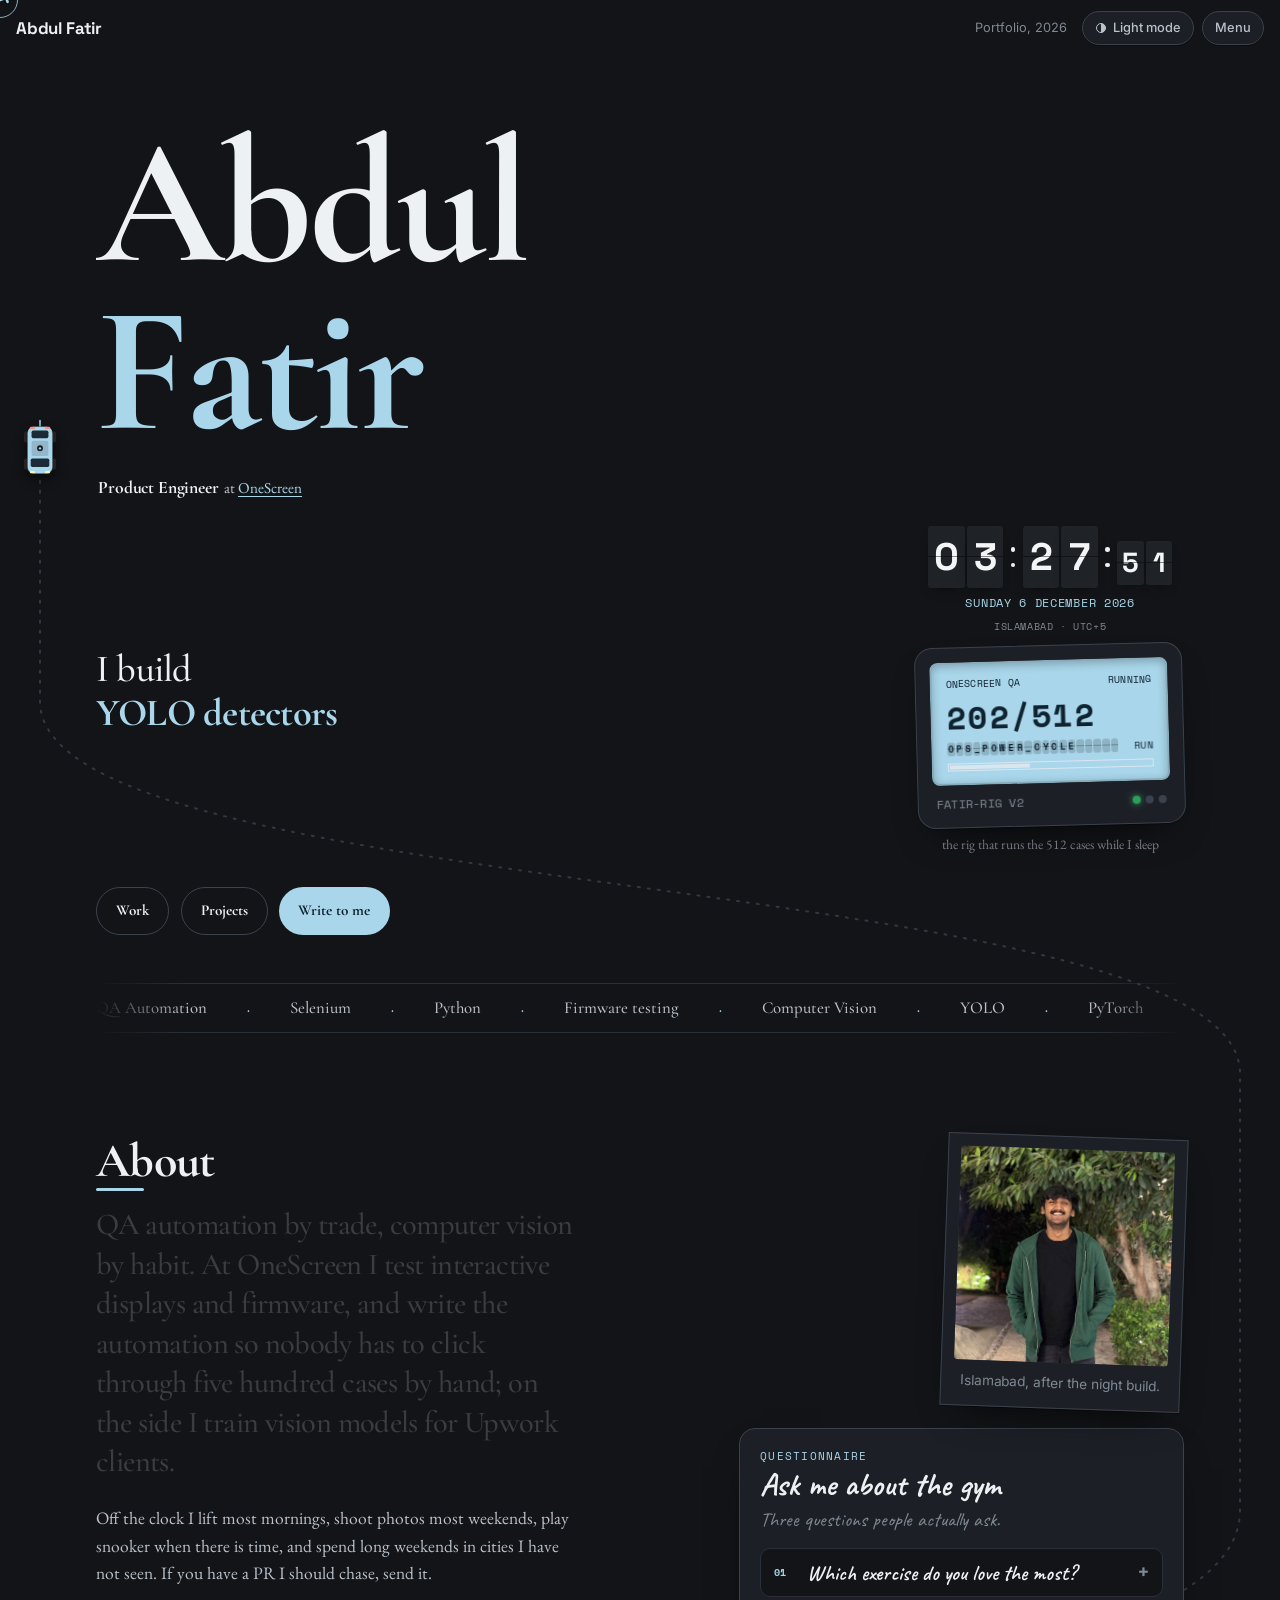
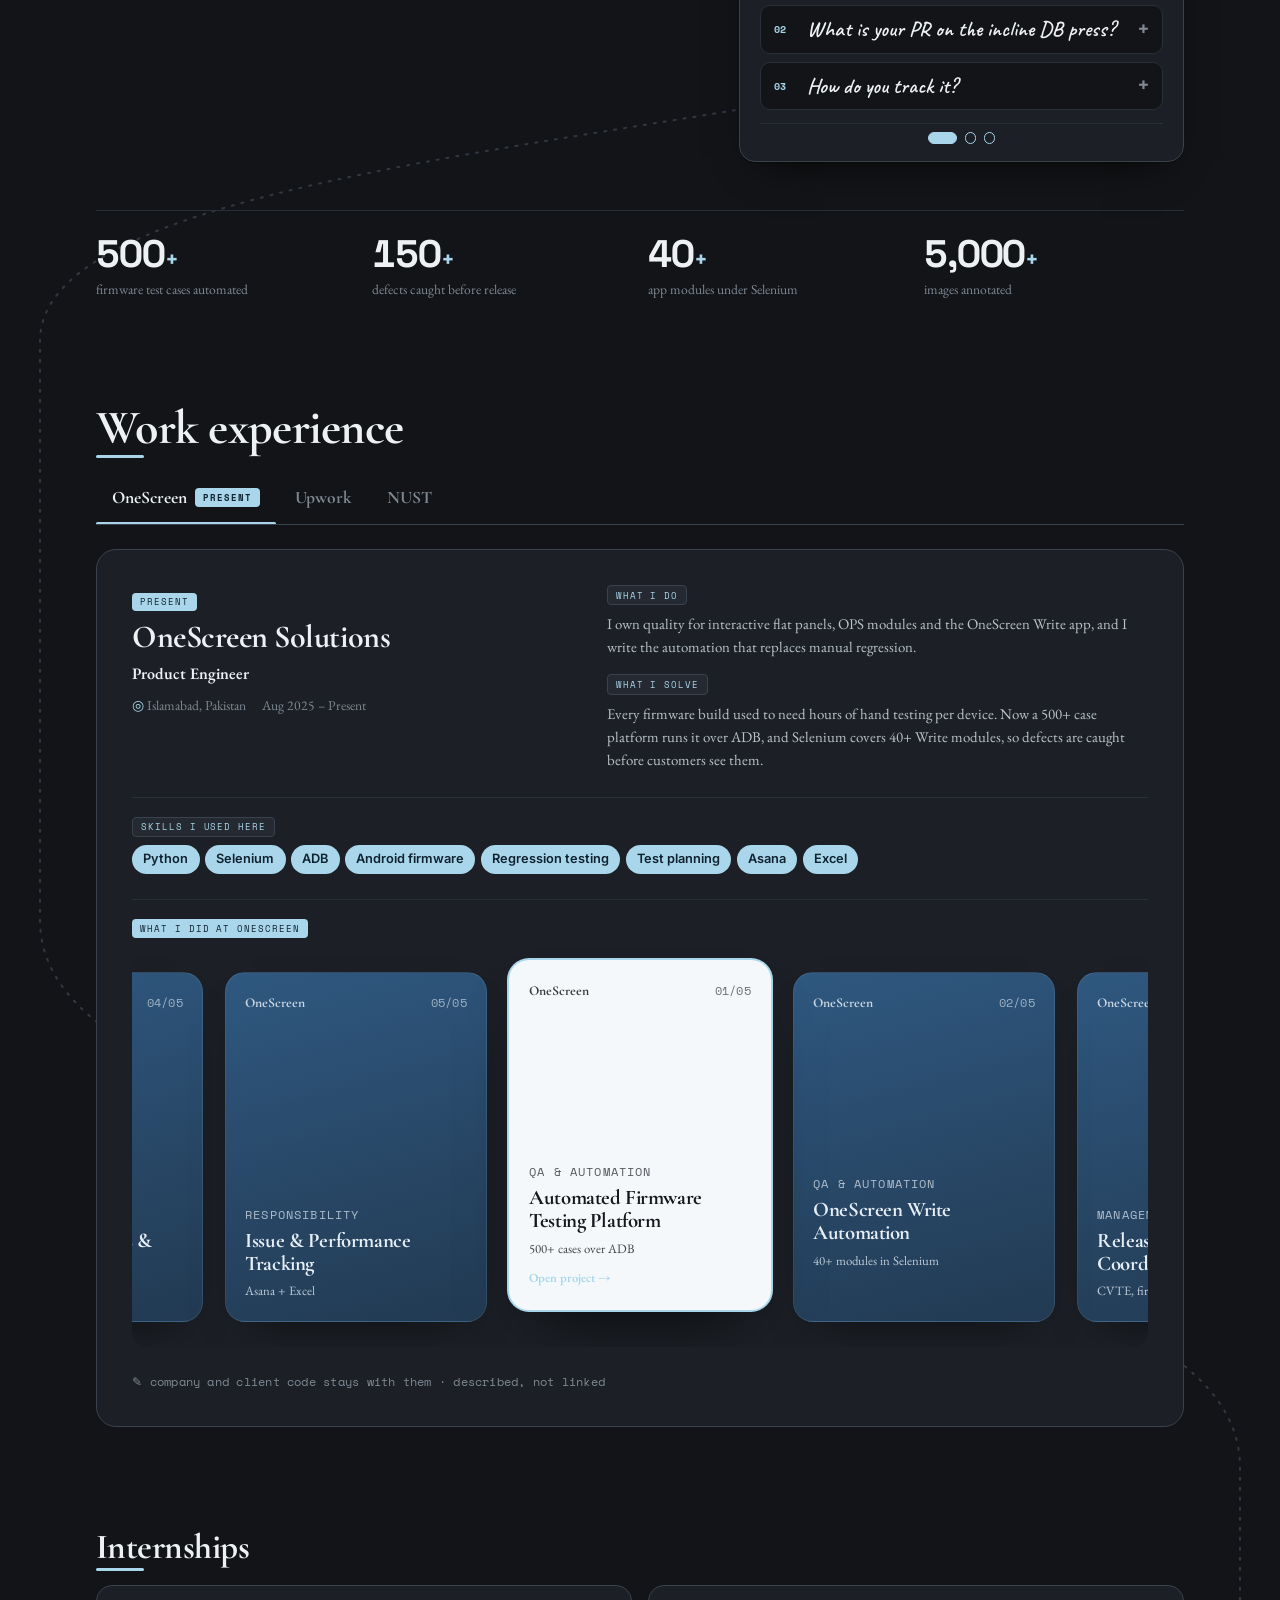
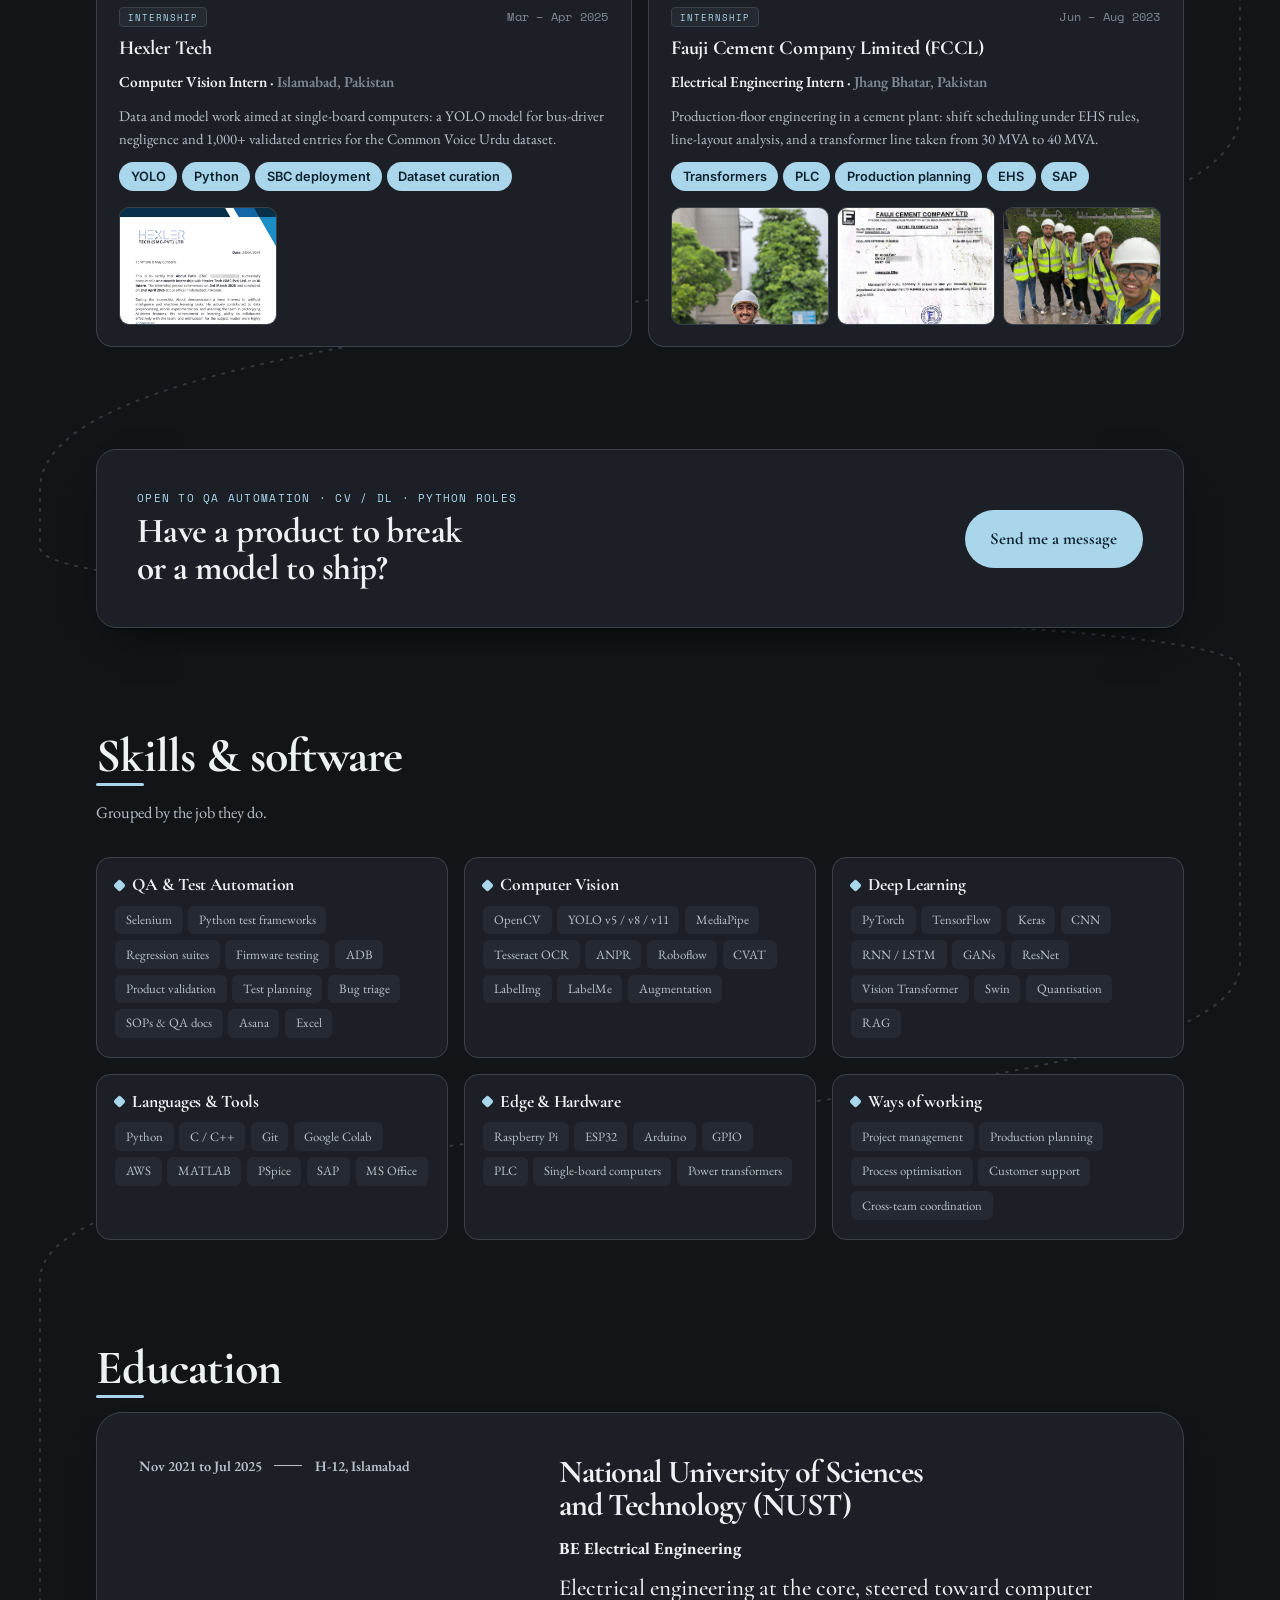
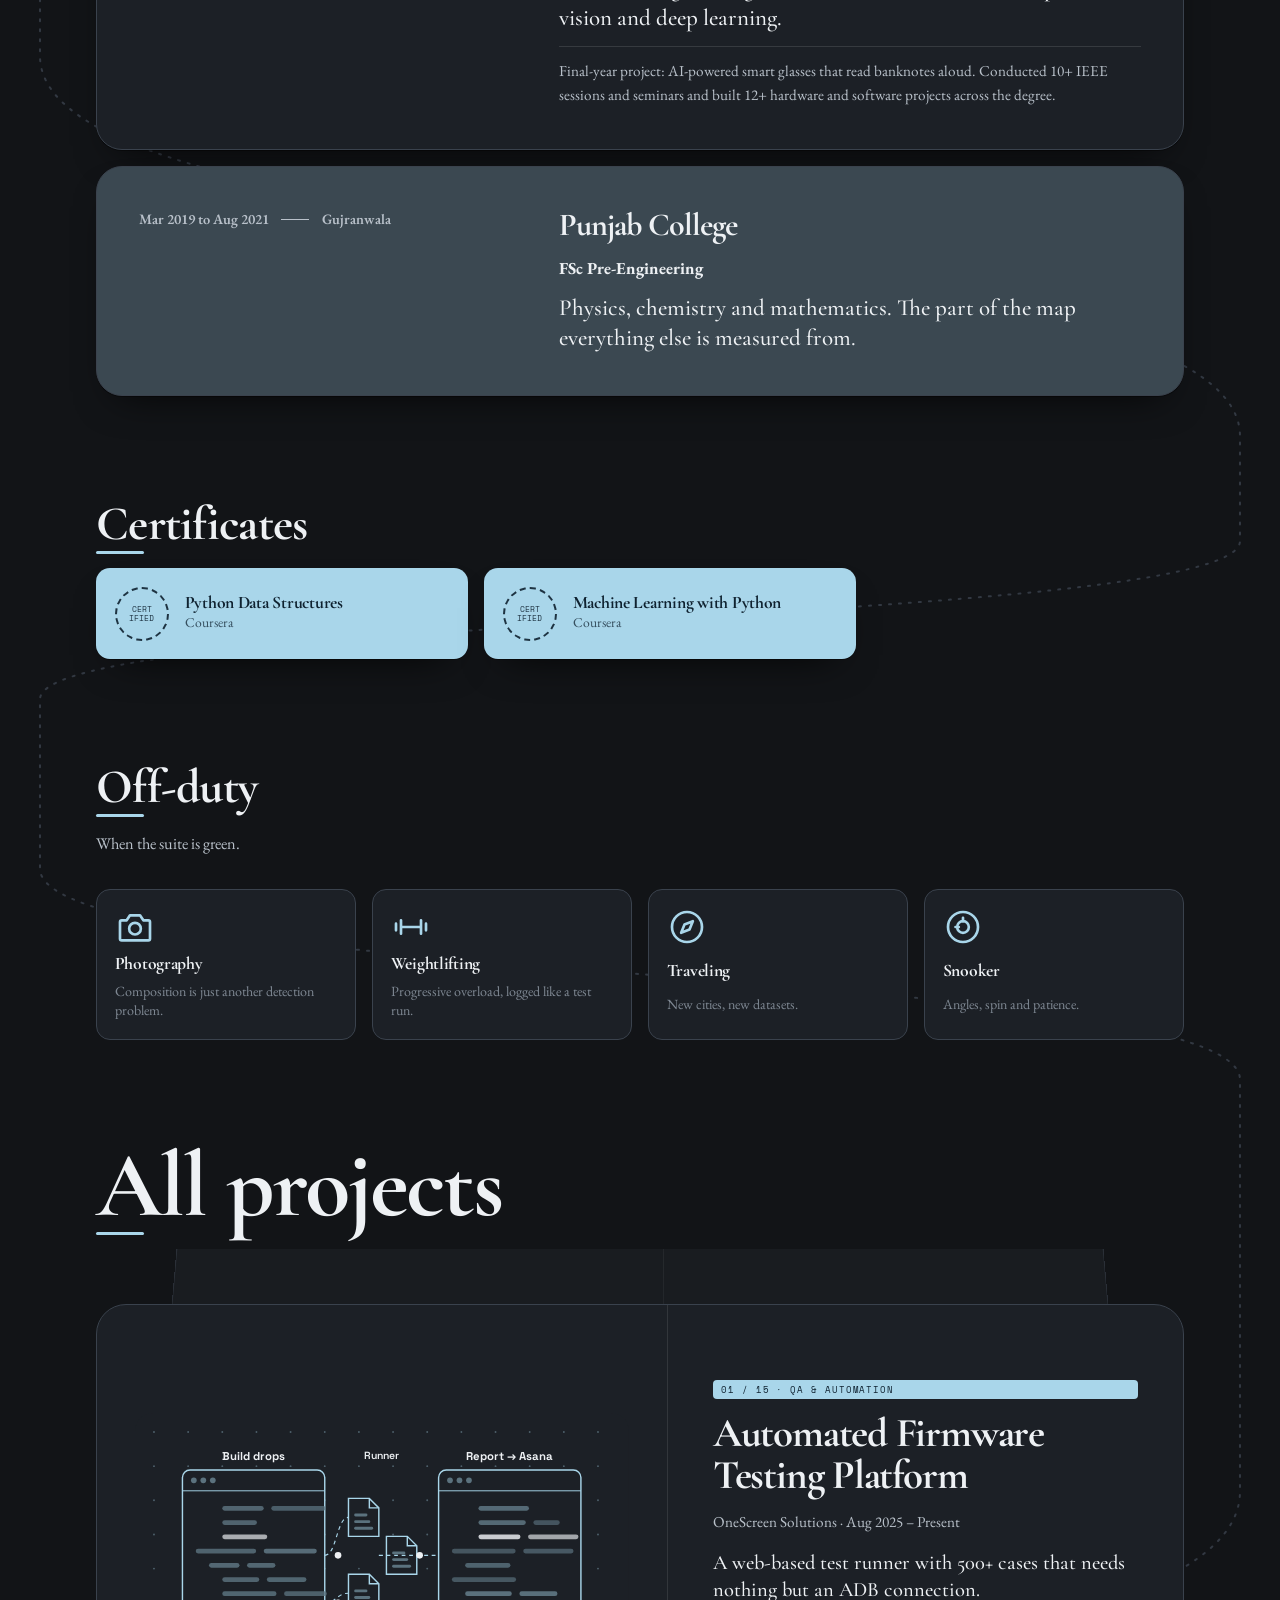
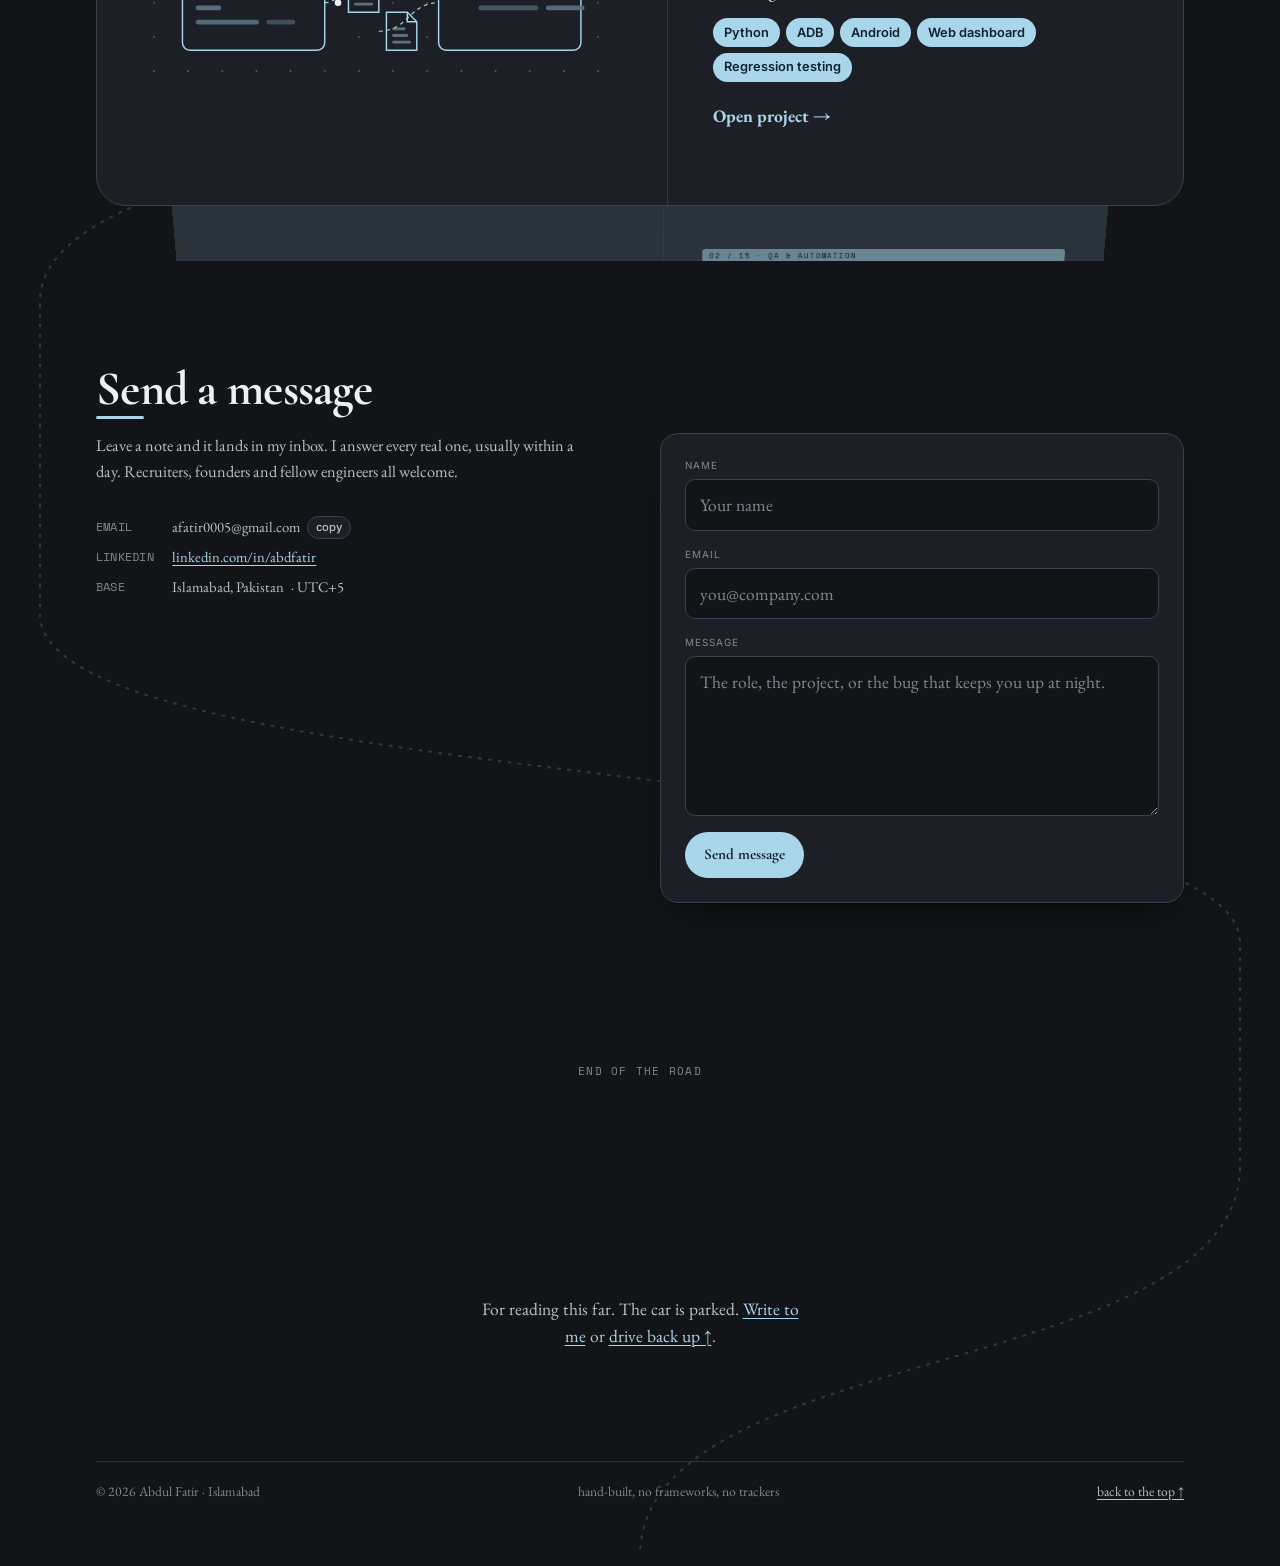
==== commit 395bc757: "Mobile layout pass Phone-width stylesheet: hero reordered to name, role, build line, buttons, then c" ====
--- a/index.html
+++ b/index.html
@@ -13,7 +13,7 @@
   <link rel="preconnect" href="https://fonts.googleapis.com">
   <link rel="preconnect" href="https://fonts.gstatic.com" crossorigin>
   <link rel="stylesheet" href="https://fonts.googleapis.com/css2?family=Space+Grotesk:wght@500;700&family=Inter:wght@400;500;600;700&family=Space+Mono:wght@400;700&family=Caveat:wght@500;600;700&family=Cormorant+Garamond:ital,wght@0,500;0,600;0,700;1,500&family=EB+Garamond:ital,wght@0,400;0,500;0,600;1,400&display=swap">
-  <link rel="stylesheet" href="css/style.css?v=29">
+  <link rel="stylesheet" href="css/style.css?v=30">
 </head>
 <body>
   <div class="lightbox" id="lightbox" hidden role="dialog" aria-modal="true" aria-label="Enlarged photo">
@@ -227,9 +227,9 @@
     </footer>
   </main>
 
-  <script src="js/config.js?v=29"></script>
-  <script src="js/data.js?v=29"></script>
-  <script src="js/shared.js?v=29"></script>
-  <script src="js/main.js?v=29"></script>
+  <script src="js/config.js?v=30"></script>
+  <script src="js/data.js?v=30"></script>
+  <script src="js/shared.js?v=30"></script>
+  <script src="js/main.js?v=30"></script>
 </body>
 </html>
--- a/css/style.css
+++ b/css/style.css
@@ -547,6 +547,112 @@
 /* ───────── reveals ───────── */
 .reveal, .reveal-up { opacity: 0; transform: translateY(14px); transition: opacity .7s var(--ease), transform .7s var(--ease); }
 .reveal.in, .reveal-up.in, .no-js .reveal, .no-js .reveal-up { opacity: 1; transform: none; }
+
+/* ───────── phones (≤ 640px): one column, bigger touch targets, no road ───────── */
+@media (max-width: 640px) {
+  body { font-size: 16.5px; }
+  .page { padding-left: max(18px, env(safe-area-inset-left, 0px)); padding-right: max(18px, env(safe-area-inset-right, 0px)); }
+  .bar { padding: .55rem max(14px, env(safe-area-inset-left, 0px)); gap: .5rem; }
+  .bar__right { gap: .4rem; }
+  .chip { padding: .36rem .65rem; font-size: .76rem; }
+  .section { padding-block: 3.2rem 0; }
+  .section-title { font-size: 2.15rem; margin-bottom: 1rem; }
+  .section-title--sm { font-size: 1.8rem; }
+  .section-title--xl { font-size: 2.6rem; }
+  .lede-sm { font-size: .98rem; margin-bottom: 1.4rem; }
+
+  /* the road and car need margins; on a phone there are none, so they stay off */
+  #road, #car, .road, .car { display: none !important; }
+
+  /* hero: name, role, what I build, buttons, then the clock and rig */
+  .hero { padding-top: 4.6rem; gap: .9rem; }
+  .hero__namerow { gap: .7rem; }
+  .name { font-size: clamp(3.6rem, 19.5vw, 5.4rem); line-height: .9; }
+  .hero__role { font-size: .95rem; }
+  .hero__row { display: contents; }
+  .hero__build { order: 2; font-size: 1.55rem; line-height: 1.2; margin-top: .3rem; }
+  .hero__links { order: 3; margin-top: .2rem; gap: .55rem; }
+  .btn { padding: .75rem 1.15rem; font-size: .95rem; }
+  .stage { order: 4; justify-self: center; width: 100%; max-width: 360px; margin-top: 1.2rem; }
+  .device { transform: none; width: 100%; }
+  .caption { text-align: center; }
+  .marquee { margin-top: 2.4rem; }
+
+  /* about: text, then a centred photo and the questionnaire */
+  .about { gap: 1.8rem; }
+  .about__lead { font-size: 1.35rem; line-height: 1.32; }
+  .about__paras { margin-top: 1rem; }
+  .about__side { justify-items: center; gap: 1.4rem; }
+  .polaroid { width: min(230px, 100%); transform: rotate(-1.5deg); }
+  .quiz { padding: 1rem 1rem .9rem; border-radius: 14px; }
+  .quiz__head h3 { font-size: 1.75rem; }
+  .quiz__head .muted { font-size: 1.1rem; }
+  .quiz__q { font-size: 1.2rem; padding: .6rem .7rem; grid-template-columns: 1.4rem 1fr auto; }
+  .quiz__a { font-size: 1.15rem; padding-left: 2.6rem; }
+  .odometer { margin-top: 2.2rem; gap: .9rem 1rem; padding-top: 1.2rem; }
+  .odometer b { font-size: 2rem; }
+
+  /* work experience */
+  .tab { padding: .6rem .75rem .7rem; font-size: .95rem; }
+  .exp { padding: 1.1rem 1rem; border-radius: 16px; gap: 1.2rem; }
+  .exp__org { font-size: 1.35rem; }
+  .skillset { gap: .4rem; }
+  .skillset li { font-size: .78rem; padding: .3rem .65rem; }
+  /* the card slider runs edge to edge inside the box so the side cards peek in */
+  .slider { height: 350px; margin-inline: -1rem; border-radius: 0; }
+  .slider__card { width: 224px; height: 300px; padding: 1rem 1rem 1.05rem; }
+  .ring__title { font-size: 1.2rem; }
+
+  /* internships */
+  .intern { padding: 1.1rem 1rem; }
+  .intern__photos { gap: .4rem; }
+
+  /* call to action */
+  .cta { margin-top: 3.2rem; padding: 1.4rem 1.2rem; gap: 1rem; }
+  .cta h2 { font-size: 1.6rem; }
+  .cta .btn { width: 100%; justify-content: center; }
+
+  /* skills, education, certificates, hobbies */
+  .shelf { padding: 1rem; }
+  .educard { padding: 1.1rem 1rem; }
+  .cert { padding: .9rem 1rem; }
+  .hobby { padding: 1rem; }
+
+  /* project deck: taller box, smaller art, so the title and the Open link always fit */
+  .stack { height: clamp(600px, 88vh, 780px); border-radius: 22px; }
+  .stackcard { top: 5%; height: 90%; border-radius: 18px; }
+  .stackcard__art { padding: .8rem .8rem 0; }
+  .stackcard__art .art { max-height: 24vh; }
+  .stackcard__body { padding: 1rem 1.05rem 1.1rem; gap: .6rem; }
+  .stackcard__body h3 { font-size: 1.5rem; }
+  .stackcard__summary { font-size: 1rem; }
+  .stackcard__meta { font-size: .85rem; }
+
+  /* contact */
+  .contact { gap: 1.6rem; }
+  .contact__form, .form { padding: 1.1rem 1rem; }
+  .field input, .field textarea { font-size: 16px; }   /* stops iOS zooming into fields */
+  .thanks { padding-block: 4rem 1.5rem; }
+  .thanks__title { font-size: clamp(2.4rem, 12vw, 4.6rem); letter-spacing: -.01em; }
+  .foot { margin-top: 3rem; font-size: .85rem; }
+
+  /* lightbox controls at thumb height */
+  .lightbox { padding: 12px; }
+  .lightbox__fig img { max-width: 94vw; max-height: 72vh; border-radius: 10px; }
+  .lightbox__close { top: max(10px, env(safe-area-inset-top, 0px)); right: 10px; }
+}
+@media (max-width: 400px) {
+  .name { font-size: clamp(3.2rem, 18.5vw, 4.6rem); }
+  .chip span { font-size: .72rem; }
+  .intern__photos { grid-template-columns: repeat(3, 1fr); }
+}
+/* touch devices: no hover lifts, no custom cursor, native scrolling on the card boxes */
+@media (hover: none) {
+  .cursor { display: none !important; }
+  .chip:hover, .btn:hover, .intern__zoom:hover img { transform: none; }
+  .slider, .stack { cursor: auto; }
+}
+
 @media (prefers-reduced-motion: reduce) {
   html { scroll-behavior: auto; }
   *, *::before, *::after { animation: none !important; transition-duration: .01ms !important; }
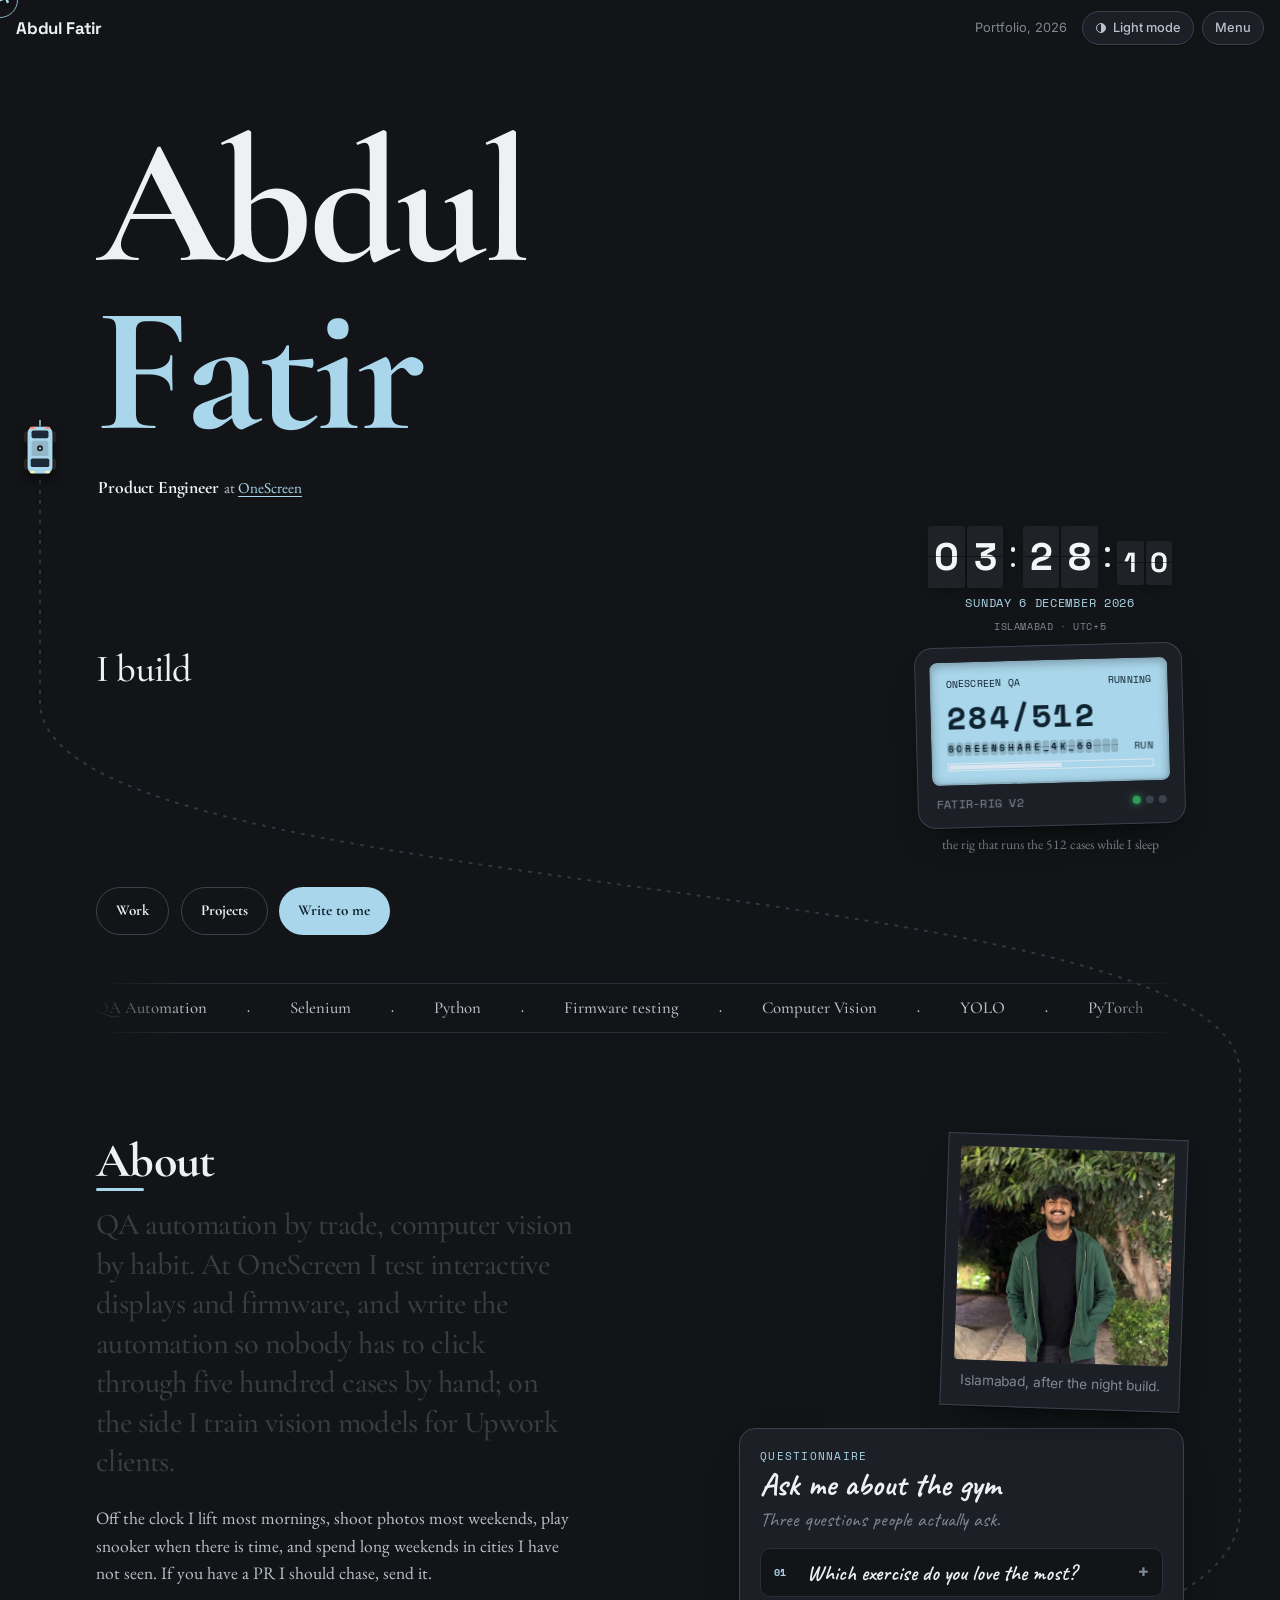
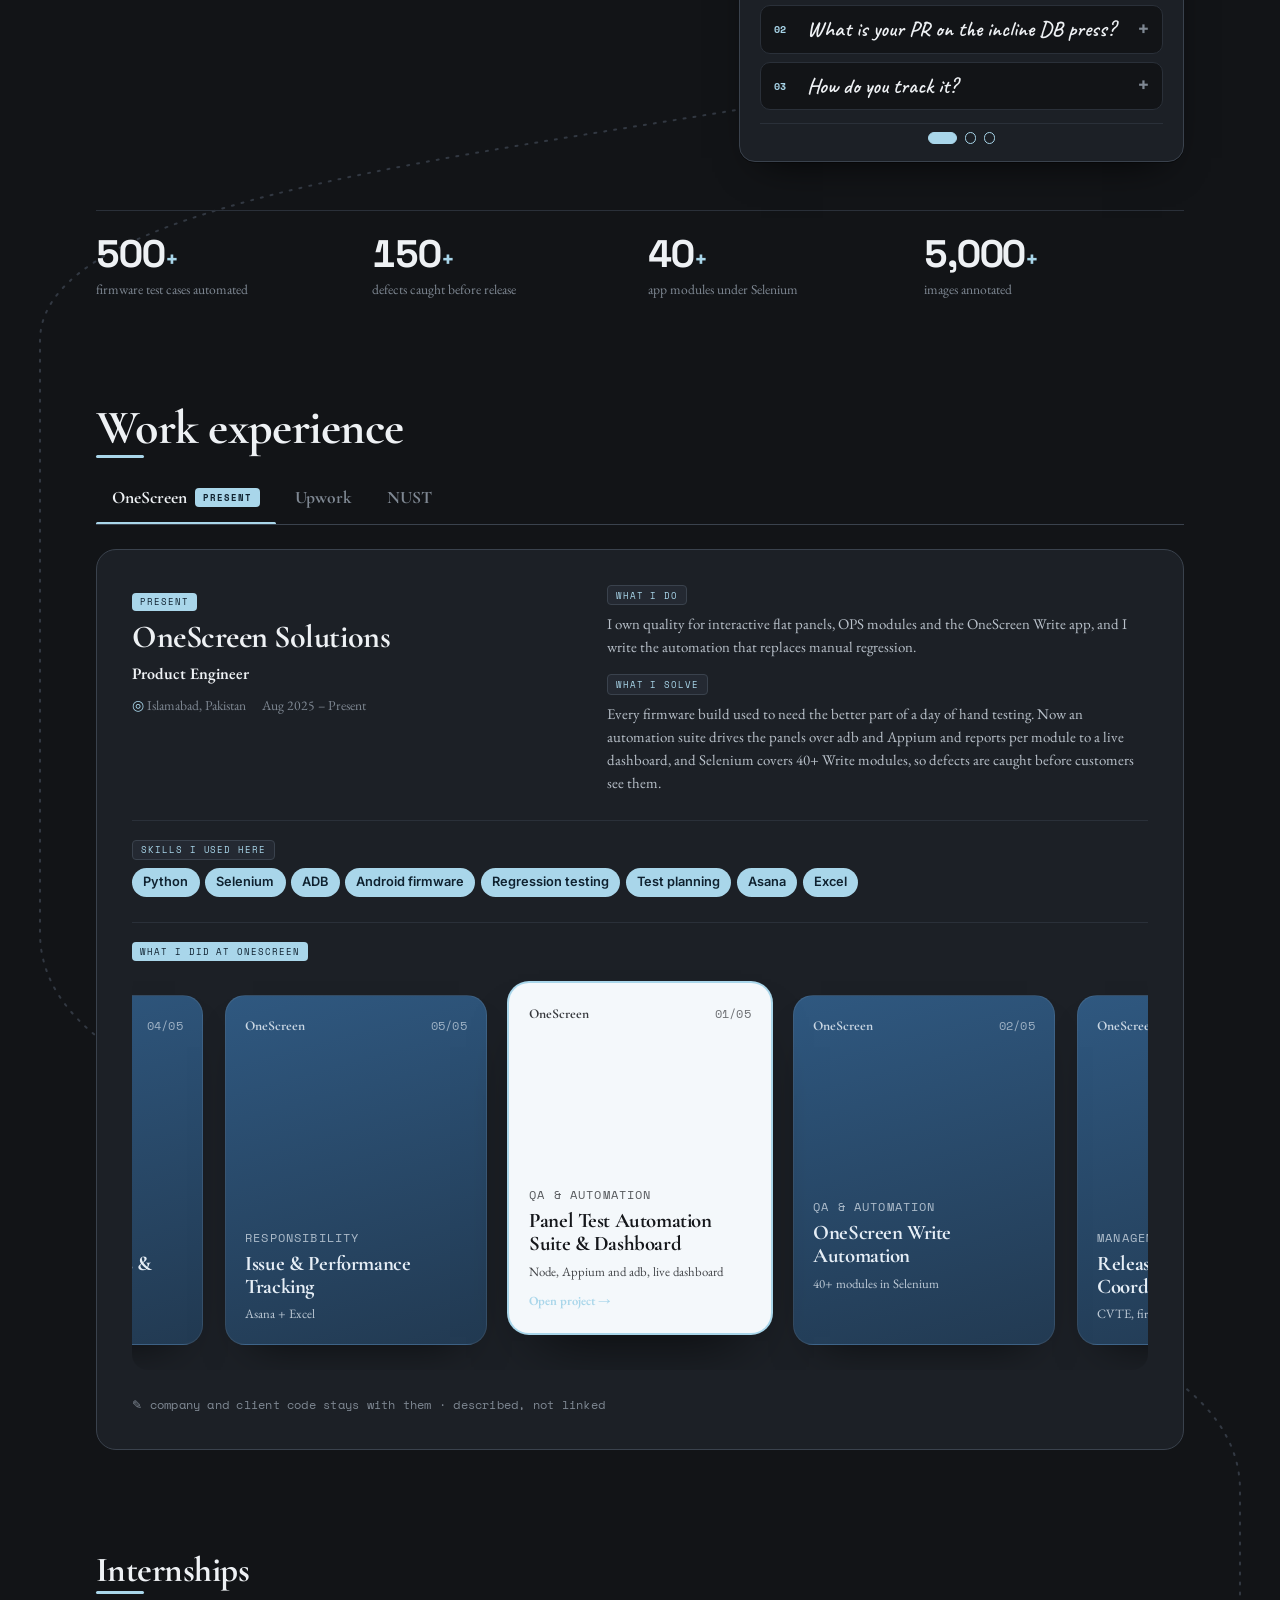
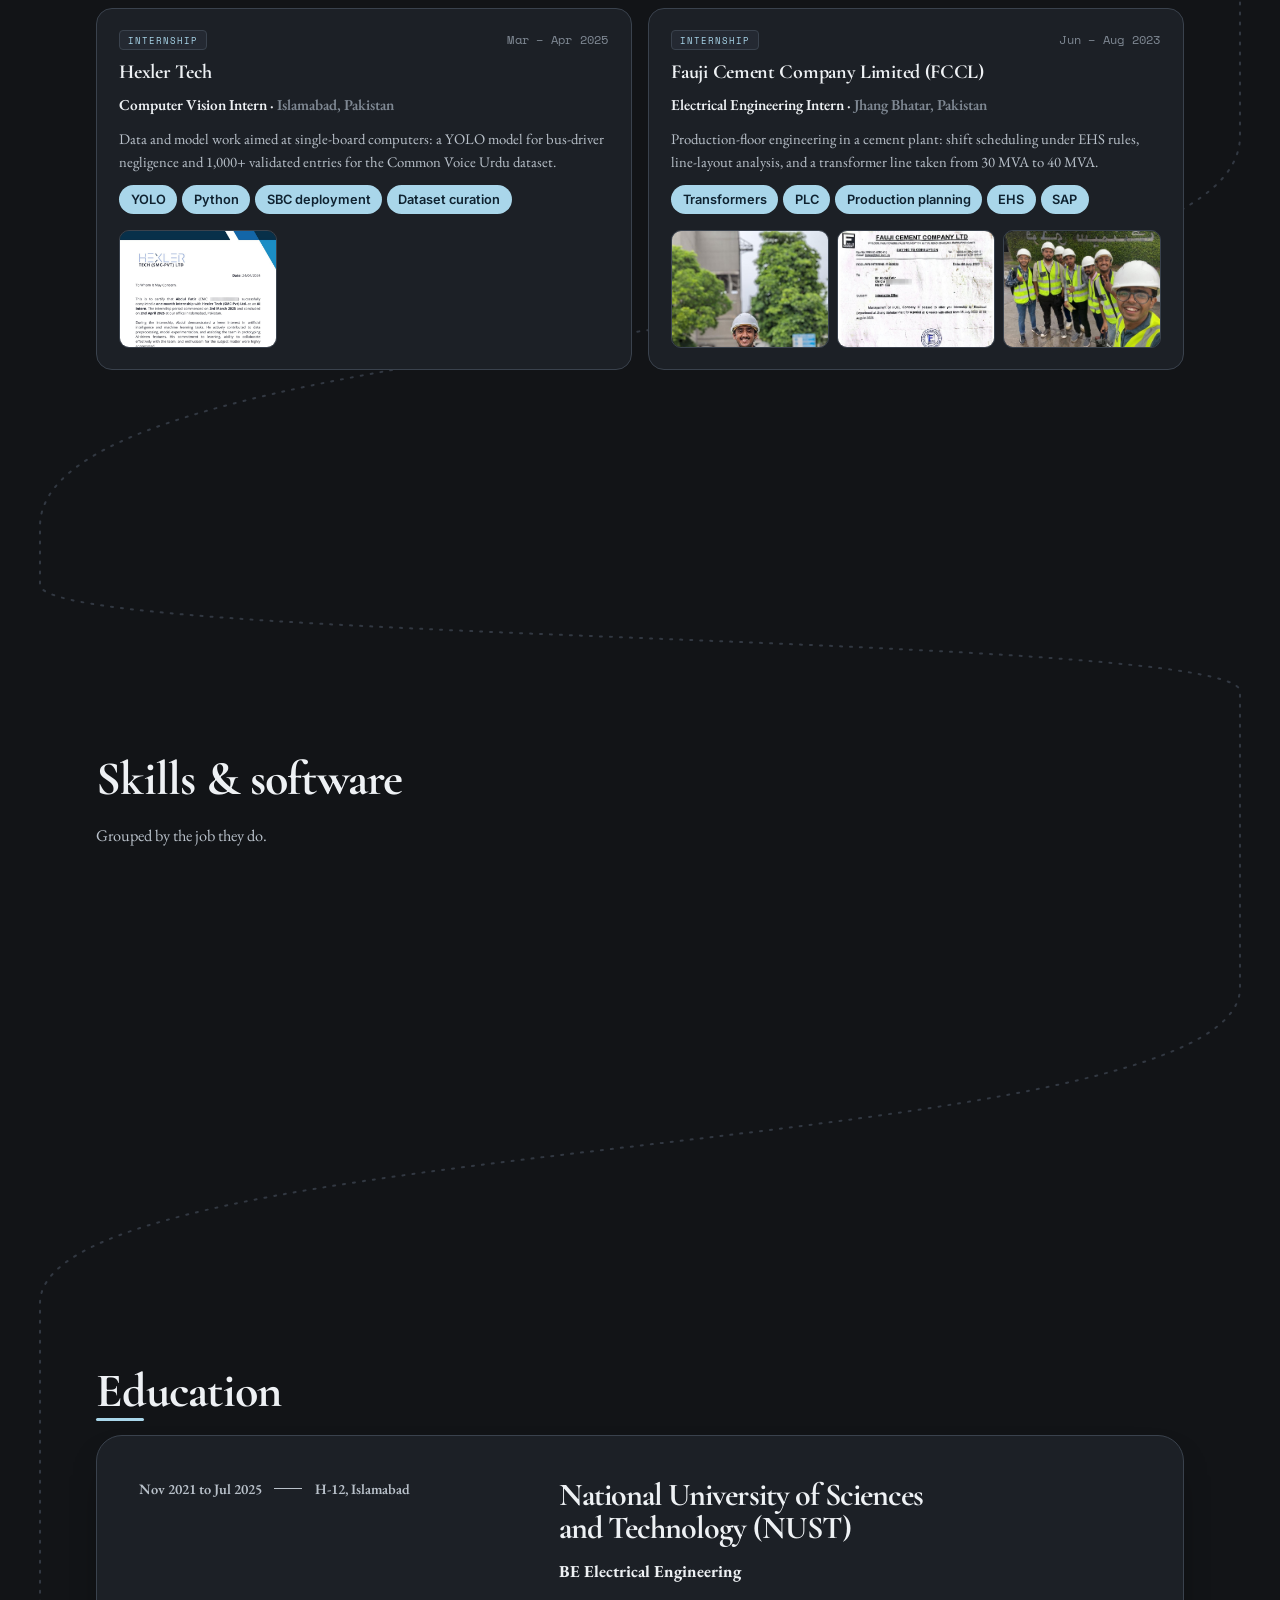
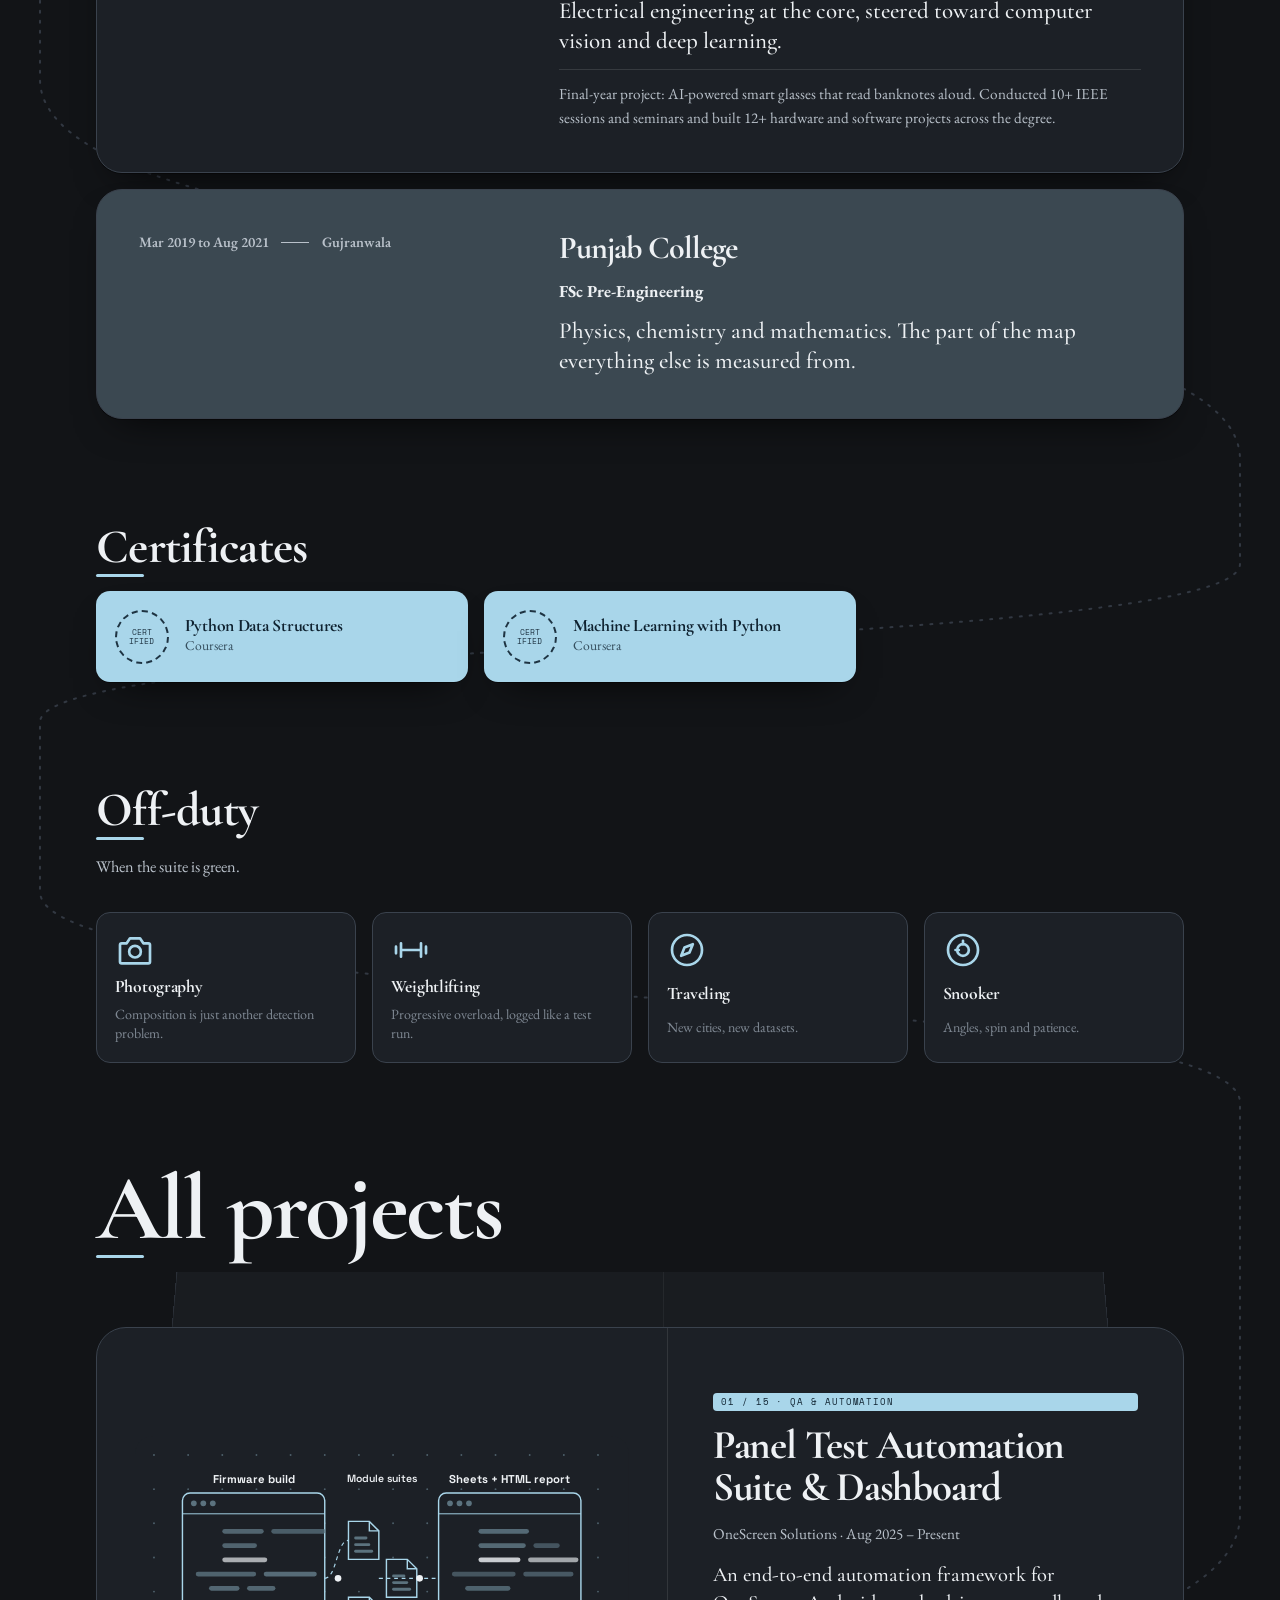
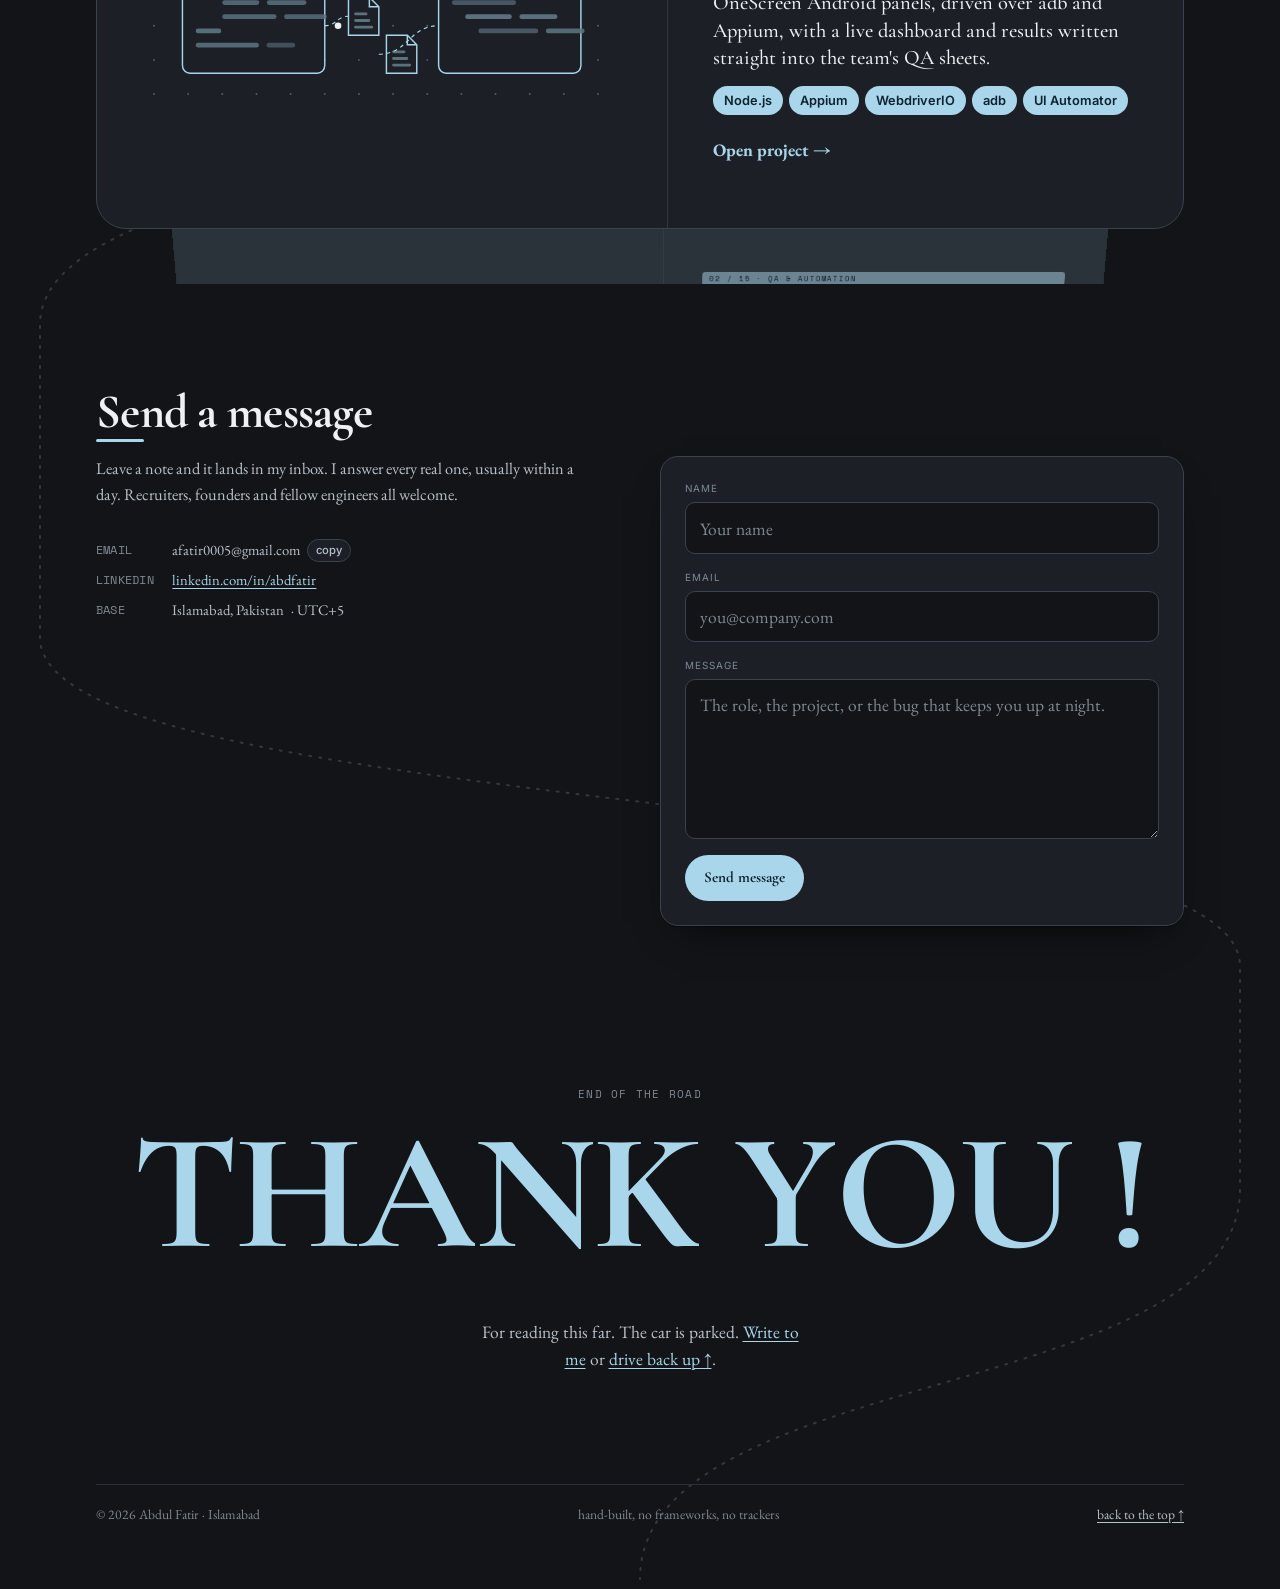
==== commit 9e796fc0: "Rename firmware project to Panel Test Automation Suite & Dashboard Rewritten from the project summar" ====
--- a/index.html
+++ b/index.html
@@ -13,7 +13,7 @@
   <link rel="preconnect" href="https://fonts.googleapis.com">
   <link rel="preconnect" href="https://fonts.gstatic.com" crossorigin>
   <link rel="stylesheet" href="https://fonts.googleapis.com/css2?family=Space+Grotesk:wght@500;700&family=Inter:wght@400;500;600;700&family=Space+Mono:wght@400;700&family=Caveat:wght@500;600;700&family=Cormorant+Garamond:ital,wght@0,500;0,600;0,700;1,500&family=EB+Garamond:ital,wght@0,400;0,500;0,600;1,400&display=swap">
-  <link rel="stylesheet" href="css/style.css?v=30">
+  <link rel="stylesheet" href="css/style.css?v=31">
 </head>
 <body>
   <div class="lightbox" id="lightbox" hidden role="dialog" aria-modal="true" aria-label="Enlarged photo">
@@ -227,9 +227,9 @@
     </footer>
   </main>
 
-  <script src="js/config.js?v=30"></script>
-  <script src="js/data.js?v=30"></script>
-  <script src="js/shared.js?v=30"></script>
-  <script src="js/main.js?v=30"></script>
+  <script src="js/config.js?v=31"></script>
+  <script src="js/data.js?v=31"></script>
+  <script src="js/shared.js?v=31"></script>
+  <script src="js/main.js?v=31"></script>
 </body>
 </html>
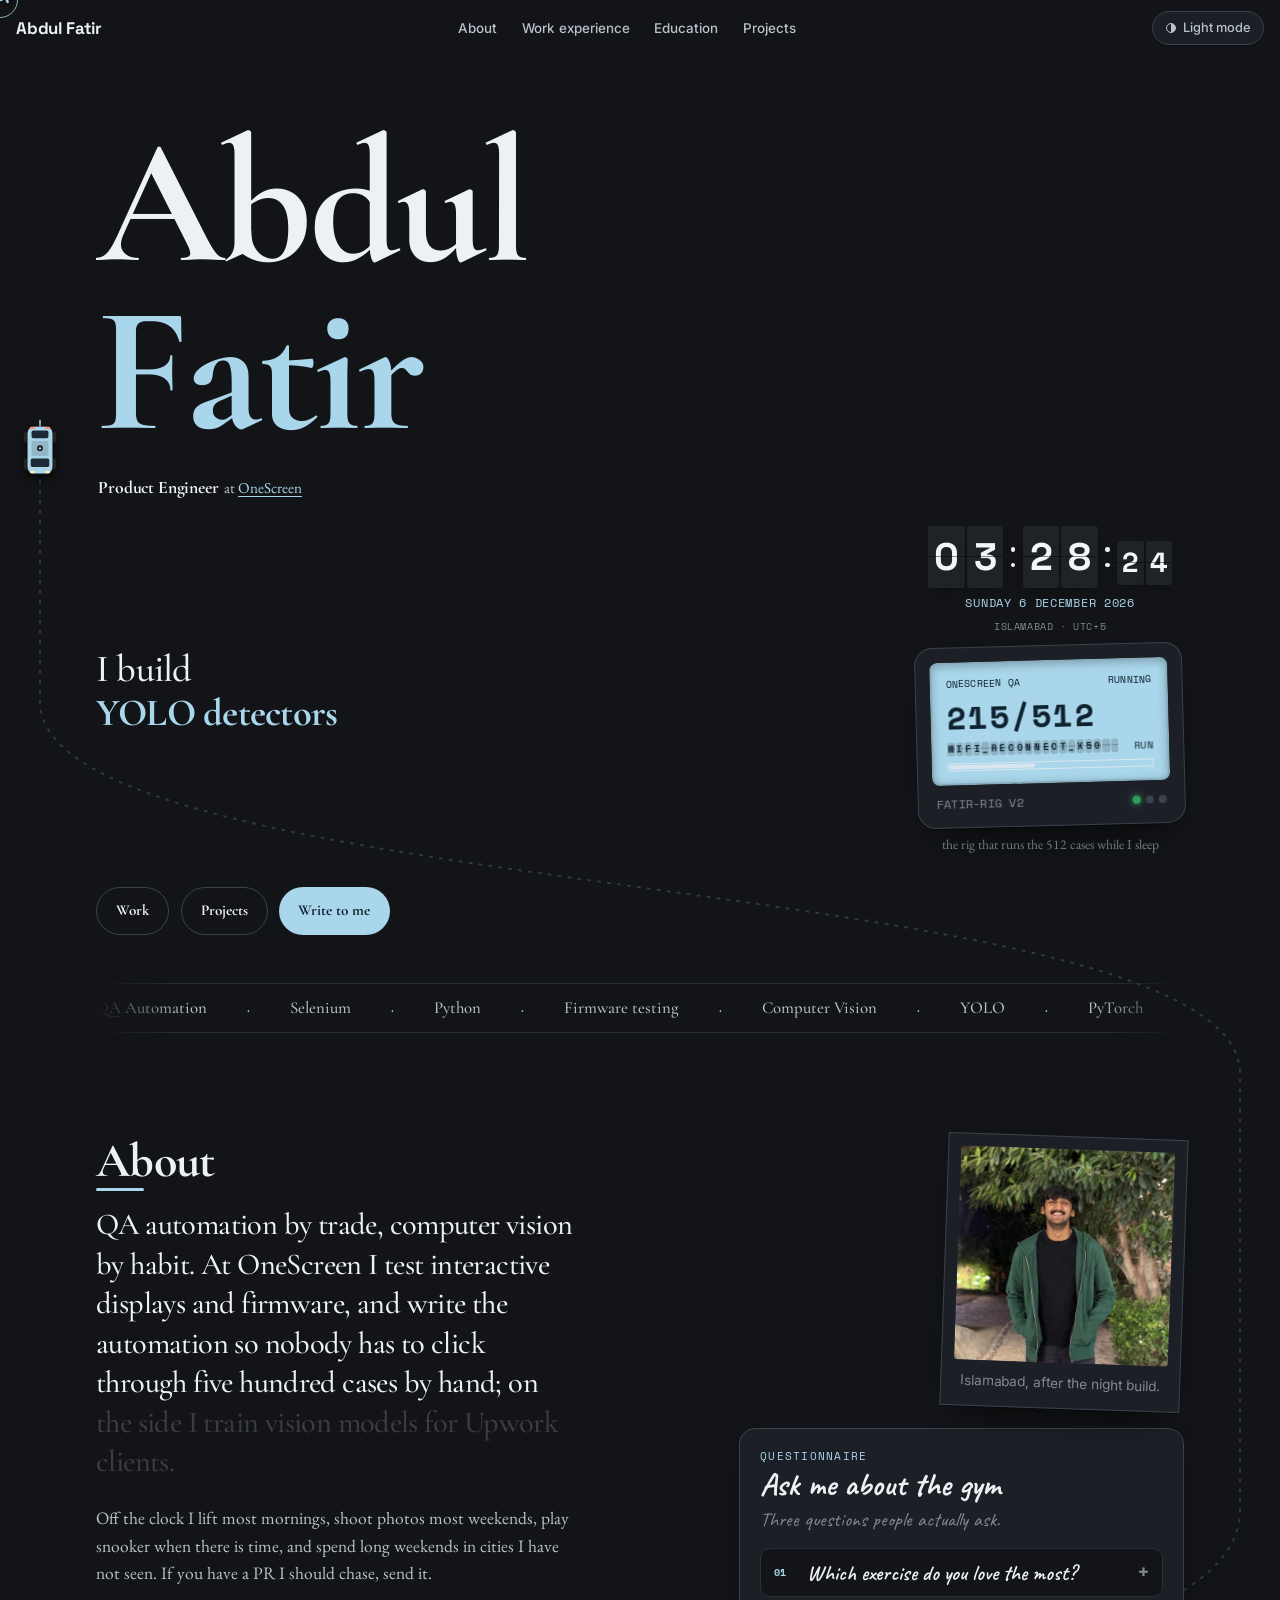
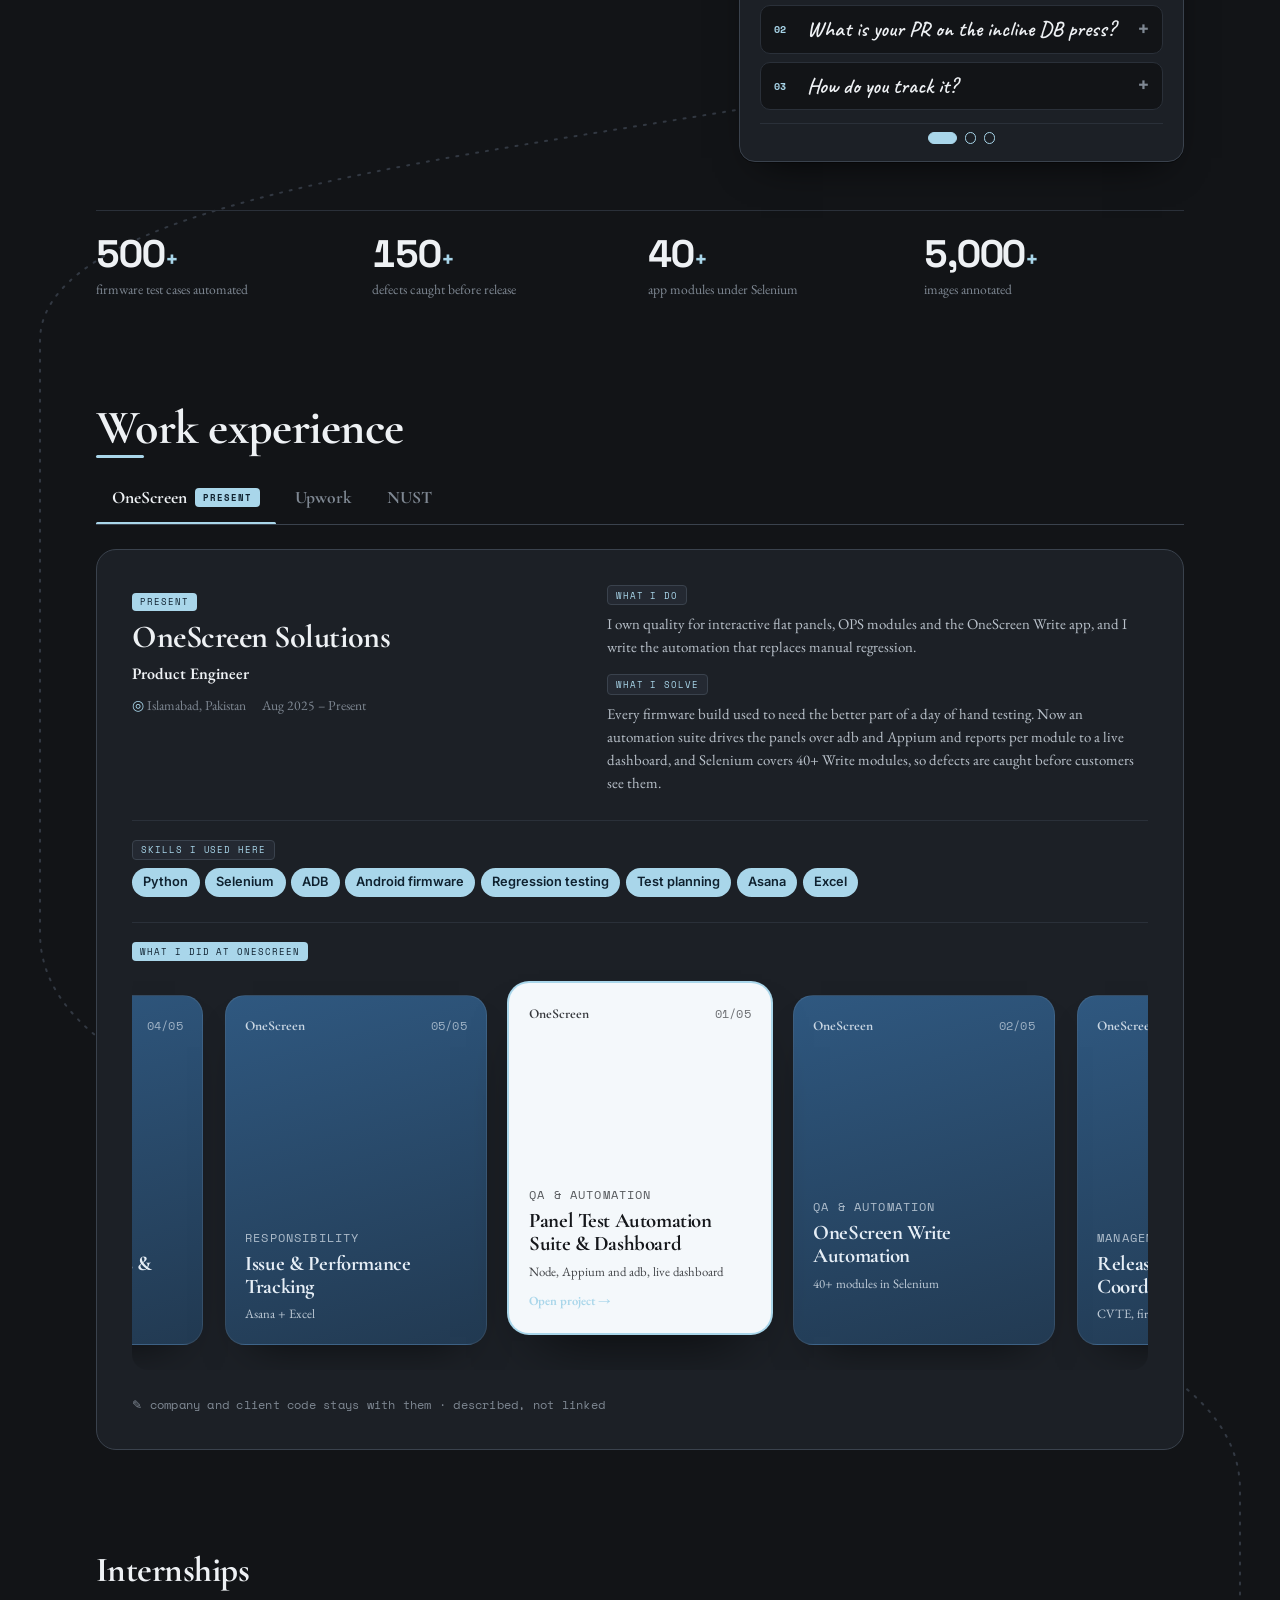
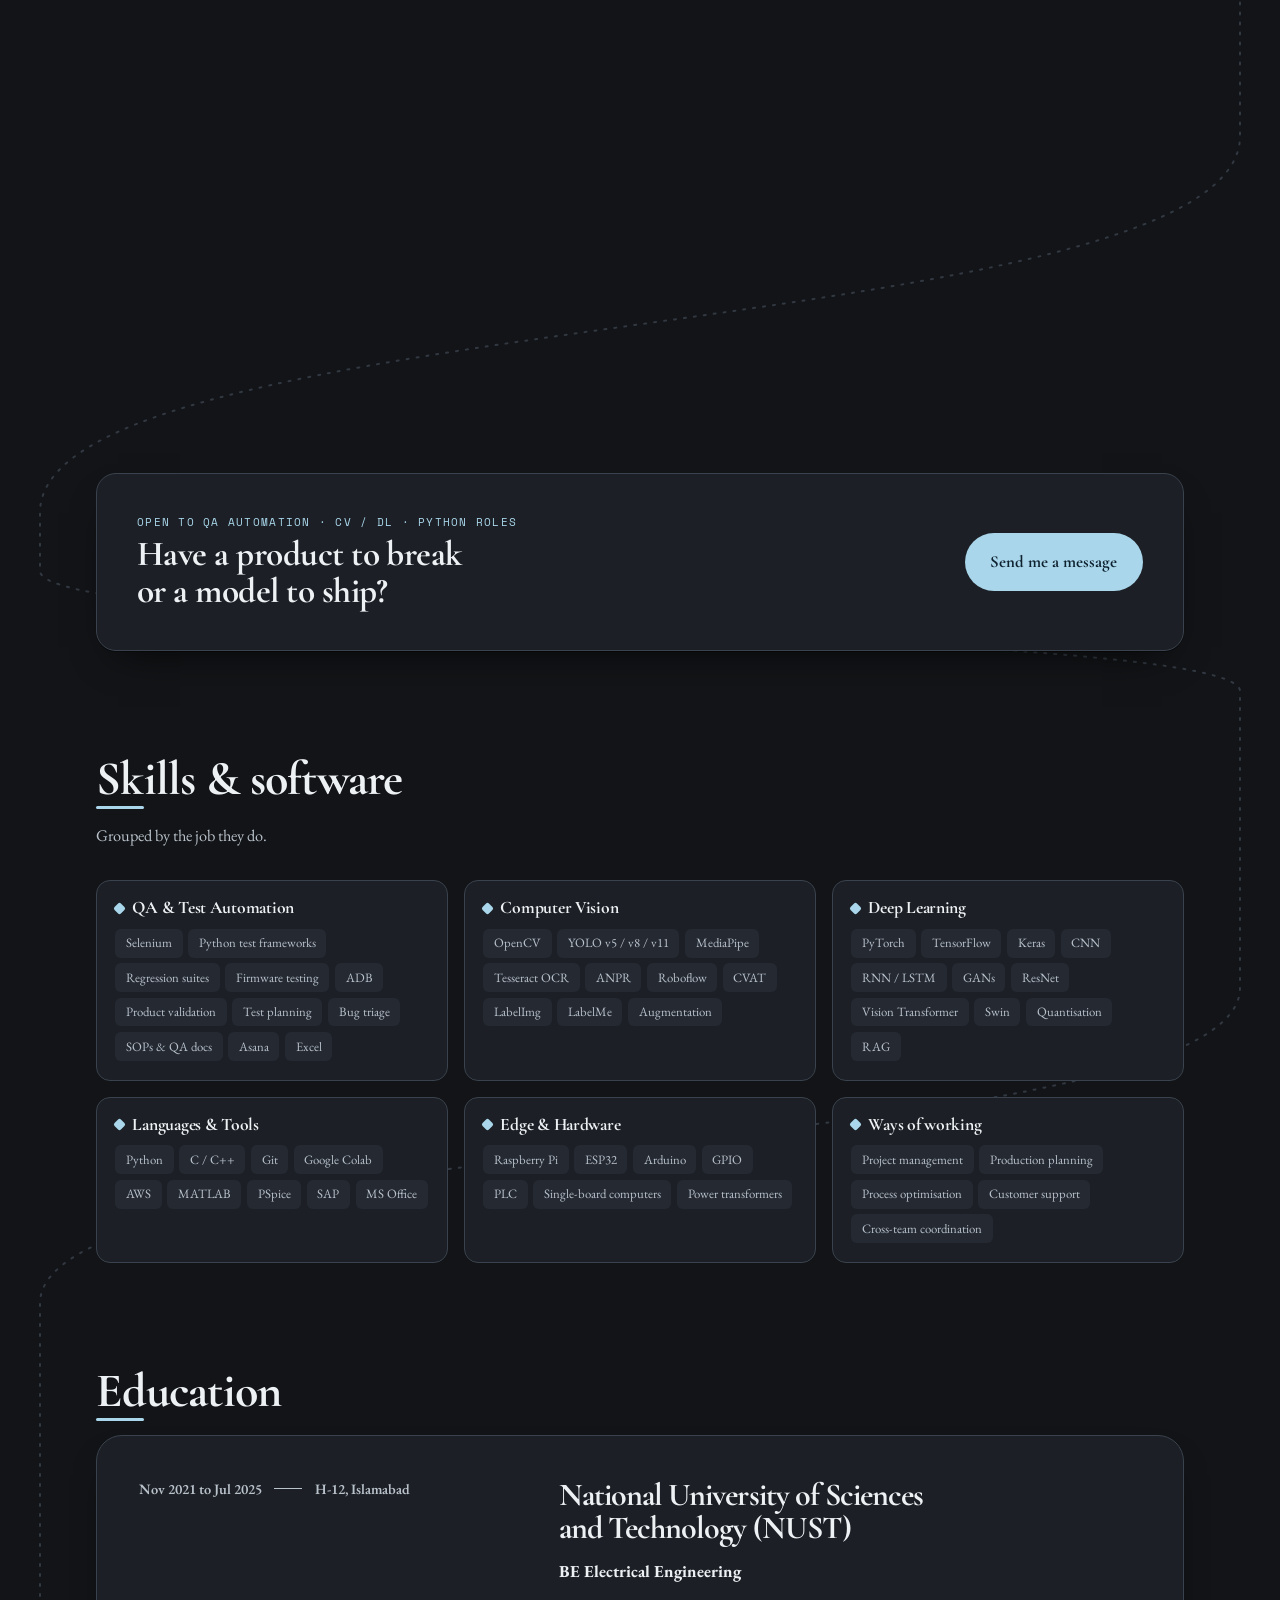
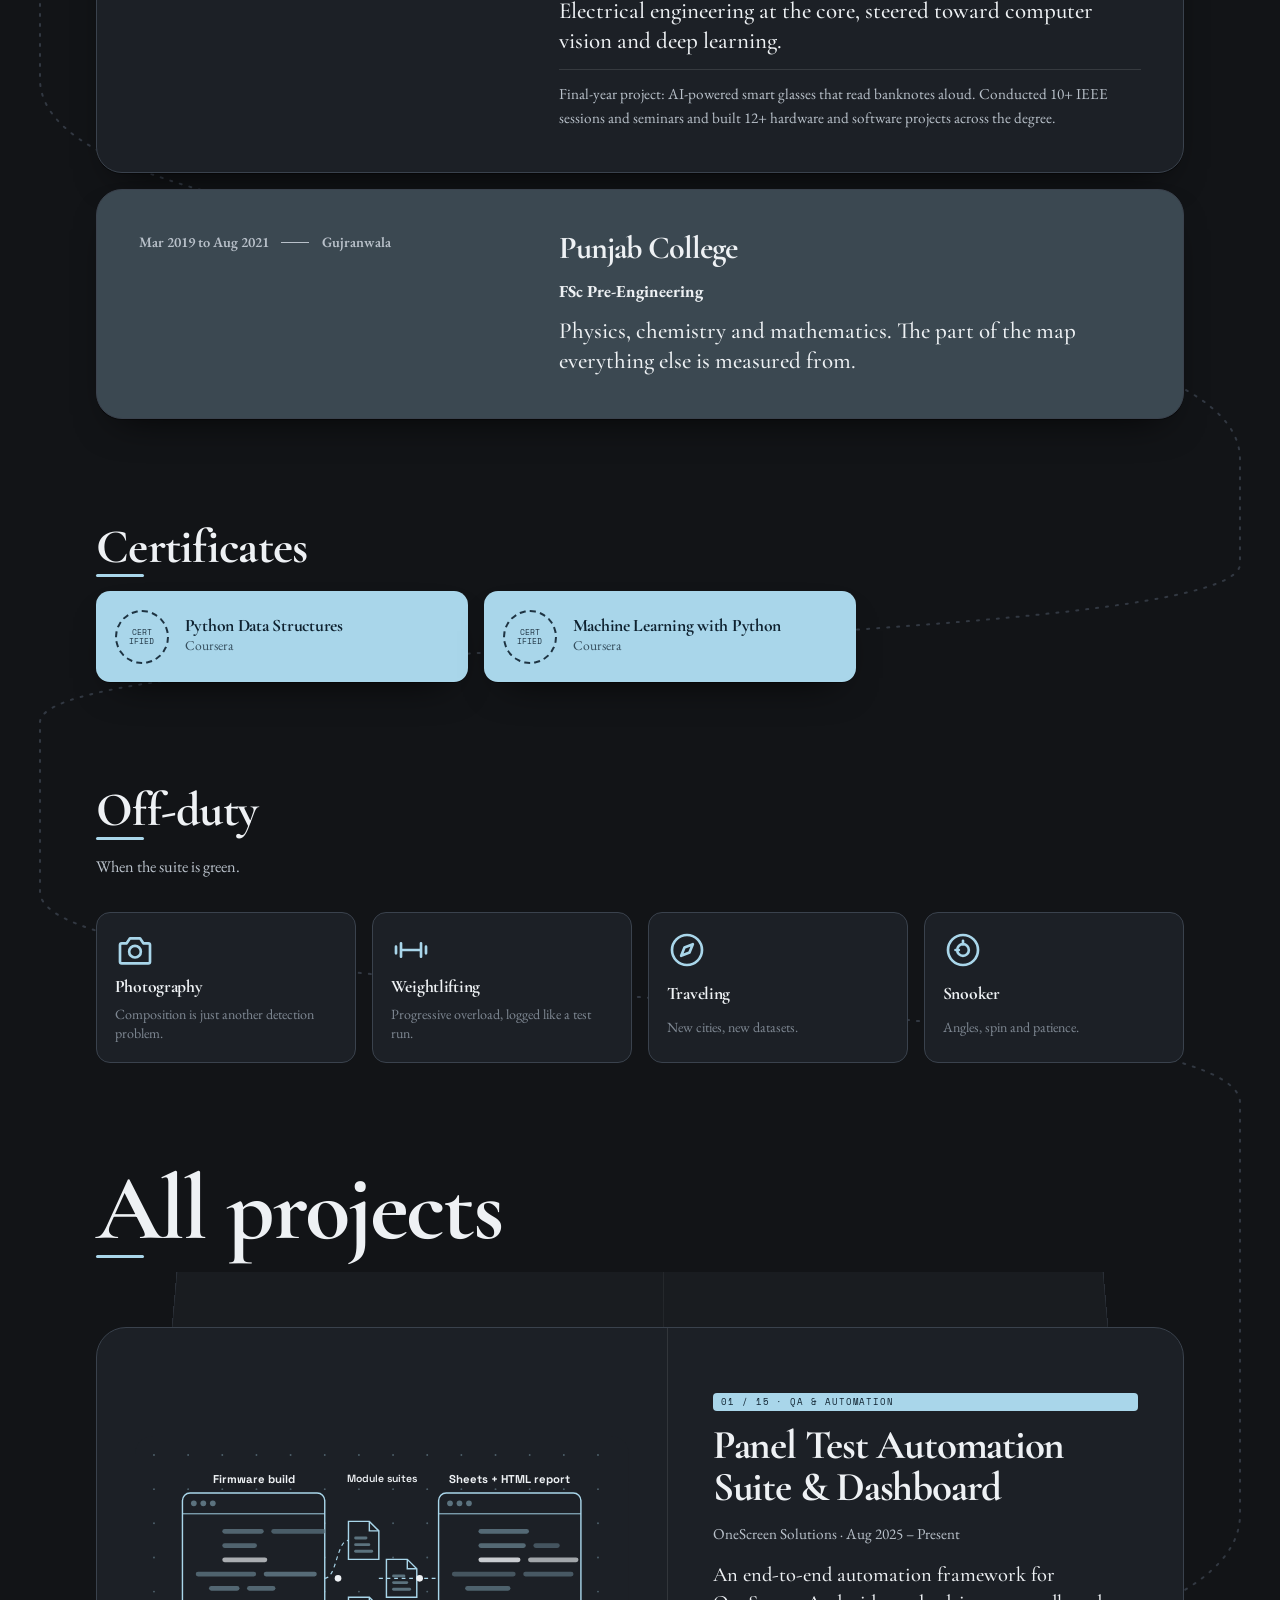
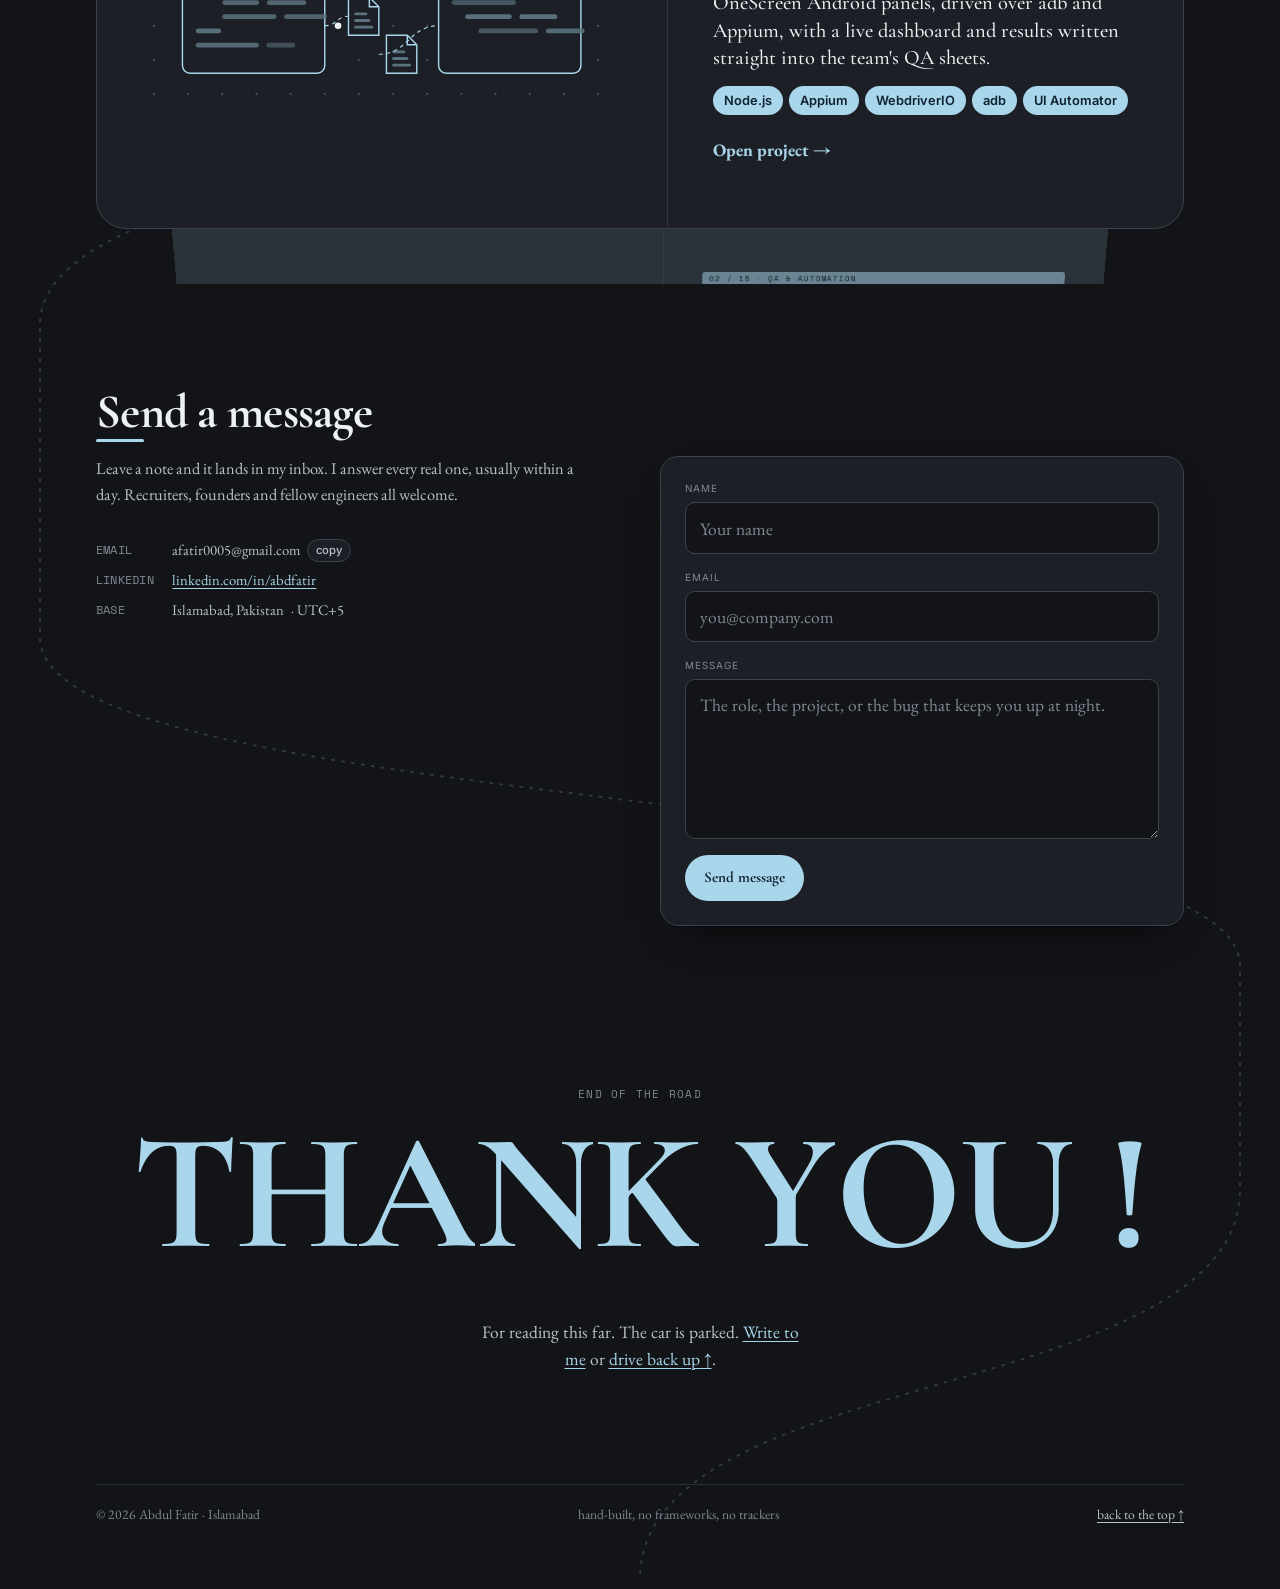
==== commit 50c8ccac: "Replace the dropdown menu with top-bar links About, Work experience, Education and Projects sit in t" ====
--- a/index.html
+++ b/index.html
@@ -13,7 +13,7 @@
   <link rel="preconnect" href="https://fonts.googleapis.com">
   <link rel="preconnect" href="https://fonts.gstatic.com" crossorigin>
   <link rel="stylesheet" href="https://fonts.googleapis.com/css2?family=Space+Grotesk:wght@500;700&family=Inter:wght@400;500;600;700&family=Space+Mono:wght@400;700&family=Caveat:wght@500;600;700&family=Cormorant+Garamond:ital,wght@0,500;0,600;0,700;1,500&family=EB+Garamond:ital,wght@0,400;0,500;0,600;1,400&display=swap">
-  <link rel="stylesheet" href="css/style.css?v=31">
+  <link rel="stylesheet" href="css/style.css?v=32">
 </head>
 <body>
   <div class="lightbox" id="lightbox" hidden role="dialog" aria-modal="true" aria-label="Enlarged photo">
@@ -34,24 +34,17 @@
 
   <header class="bar">
     <div class="bar__left"><a class="bar__name" href="#top">Abdul Fatir</a></div>
+    <nav class="bar__nav" aria-label="Sections">
+      <a href="#about">About</a>
+      <a href="#experience"><span class="bar__long">Work experience</span><span class="bar__short">Work</span></a>
+      <a href="#education">Education</a>
+      <a href="#work">Projects</a>
+    </nav>
     <div class="bar__right">
-      <span class="bar__meta">Portfolio, <span id="bar-year">2026</span></span>
       <button class="chip" id="mode-toggle" type="button" aria-pressed="false" title="Switch between dark and light">
         <svg viewBox="0 0 12 12" aria-hidden="true"><circle cx="6" cy="6" r="4.5" fill="none" stroke="currentColor"/><path d="M6 1.5v9A4.5 4.5 0 0 0 6 1.5z" fill="currentColor"/></svg>
         <span id="mode-label">Light mode</span>
       </button>
-      <button class="chip" id="menu-toggle" type="button" aria-expanded="false" aria-controls="menu">Menu</button>
-      <nav class="menu" id="menu" hidden>
-        <a href="#about">About</a>
-        <a href="#experience">Work experience</a>
-        <a href="#internships">Internships</a>
-        <a href="#toolbelt">Skills &amp; software</a>
-        <a href="#education">Education</a>
-        <a href="#certificates">Certificates</a>
-        <a href="#offduty">Off-duty</a>
-        <a href="#work">All projects</a>
-        <a href="#contact">Send a message</a>
-      </nav>
     </div>
   </header>
 
@@ -227,9 +220,9 @@
     </footer>
   </main>
 
-  <script src="js/config.js?v=31"></script>
-  <script src="js/data.js?v=31"></script>
-  <script src="js/shared.js?v=31"></script>
-  <script src="js/main.js?v=31"></script>
+  <script src="js/config.js?v=32"></script>
+  <script src="js/data.js?v=32"></script>
+  <script src="js/shared.js?v=32"></script>
+  <script src="js/main.js?v=32"></script>
 </body>
 </html>
--- a/css/style.css
+++ b/css/style.css
@@ -132,7 +132,19 @@
 .menu { position: absolute; right: 0; top: calc(100% + .5rem); min-width: 200px; background: var(--card); border: 1px solid var(--rule-2); border-radius: 12px; box-shadow: var(--shadow); padding: .4rem; display: grid; }
 .menu a { padding: .5rem .8rem; border-radius: 8px; color: var(--ink); text-decoration: none; font-size: .95rem; }
 .menu a:hover { background: var(--card-2); }
+.bar__nav { display: flex; align-items: center; gap: .15rem; pointer-events: auto; position: relative; }
+.bar__nav a { padding: .4rem .7rem; border-radius: 999px; color: var(--ink-2); text-decoration: none; font-family: var(--f-ui); font-size: .84rem; font-weight: 500; transition: color .2s, background .2s; }
+.bar__nav a:hover { color: var(--ink); background: var(--card); text-decoration: none; }
+.bar__short { display: none; }
 @media (max-width: 600px) { .bar__meta { display: none; } }
+@media (max-width: 640px) {
+  .bar { padding: .5rem max(10px, env(safe-area-inset-left, 0px)); gap: .3rem; }
+  .bar__name { font-size: .95rem; }
+  .bar__nav { gap: 0; }
+  .bar__nav a { padding: .4rem .42rem; font-size: .8rem; }
+  .bar__long { display: none; } .bar__short { display: inline; }
+  #mode-toggle { padding: .36rem .5rem; } #mode-label { display: none; }
+}
 
 /* ───────── page column + road ───────── */
 .page { position: relative; z-index: 0; max-width: var(--col); margin-inline: auto; padding-left: max(16px, env(safe-area-inset-left, 0px)); padding-right: max(16px, env(safe-area-inset-right, 0px)); padding-block: 0 4rem; }
